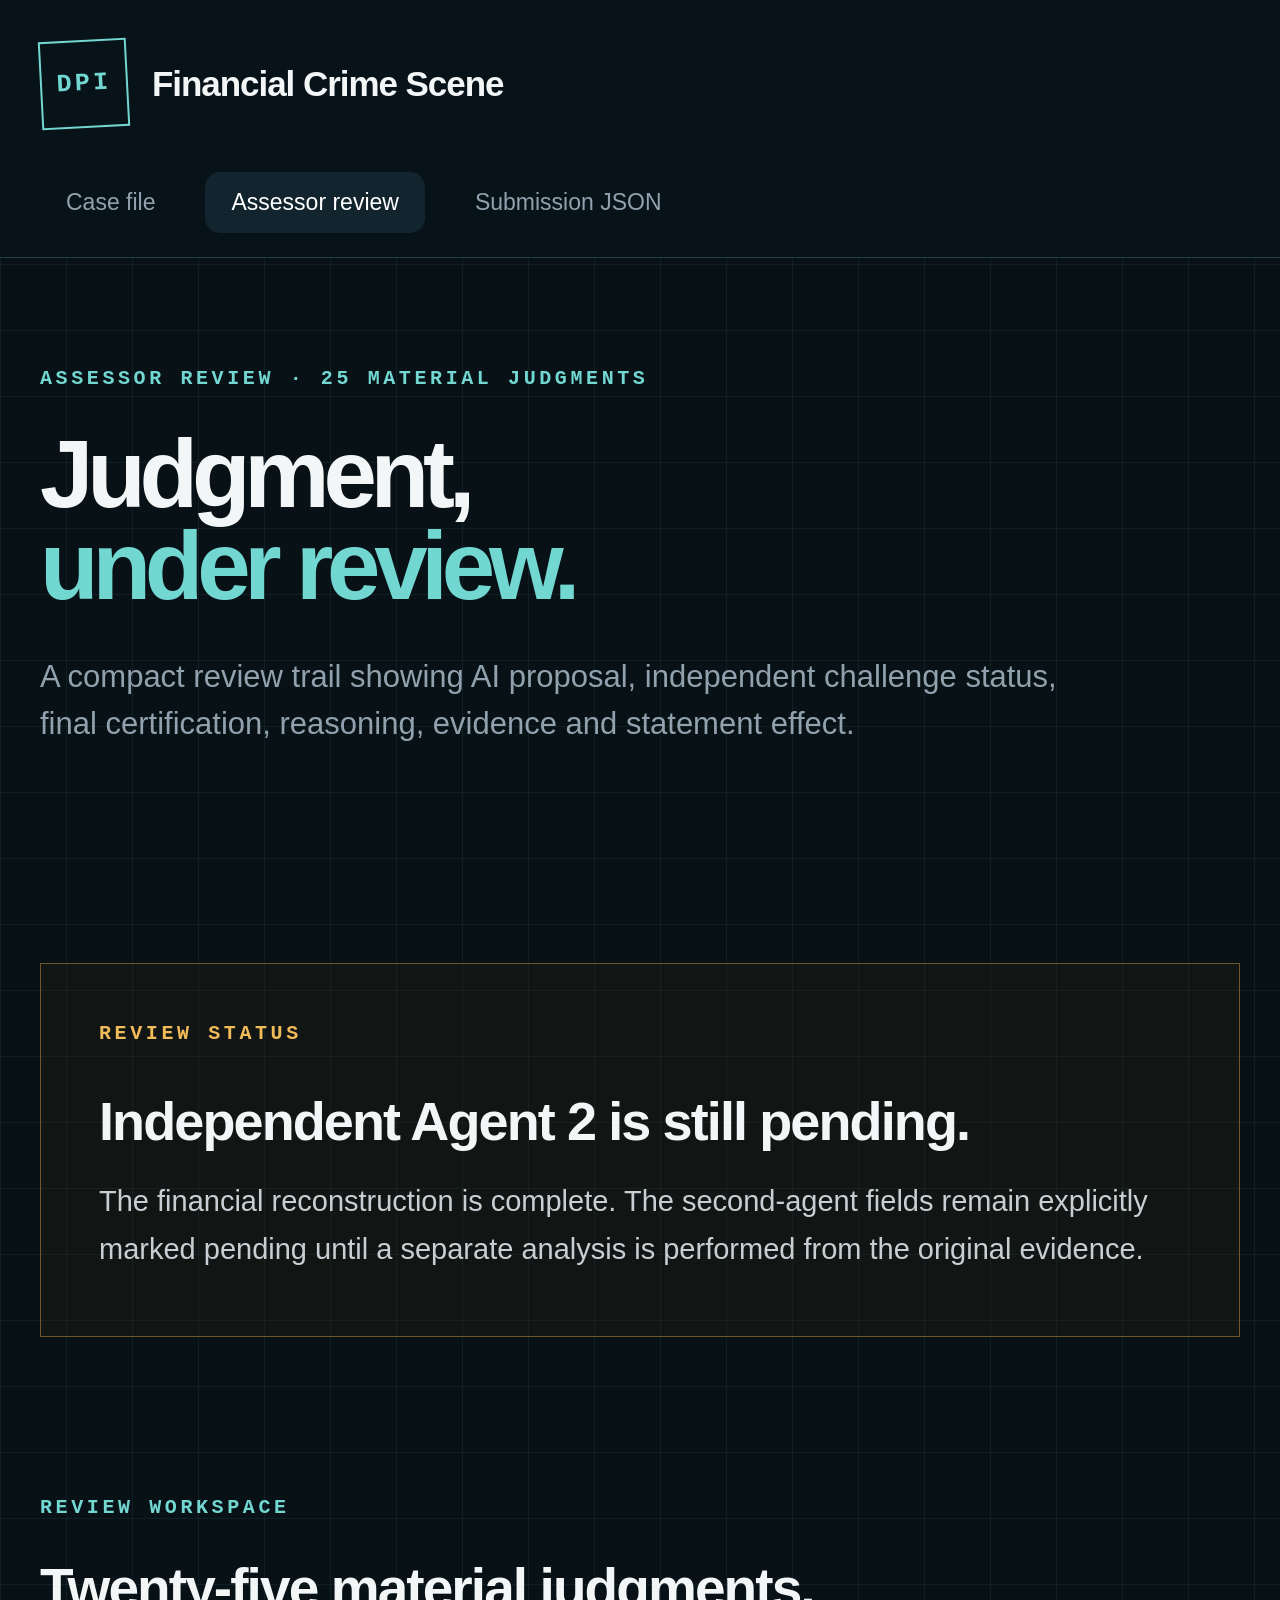
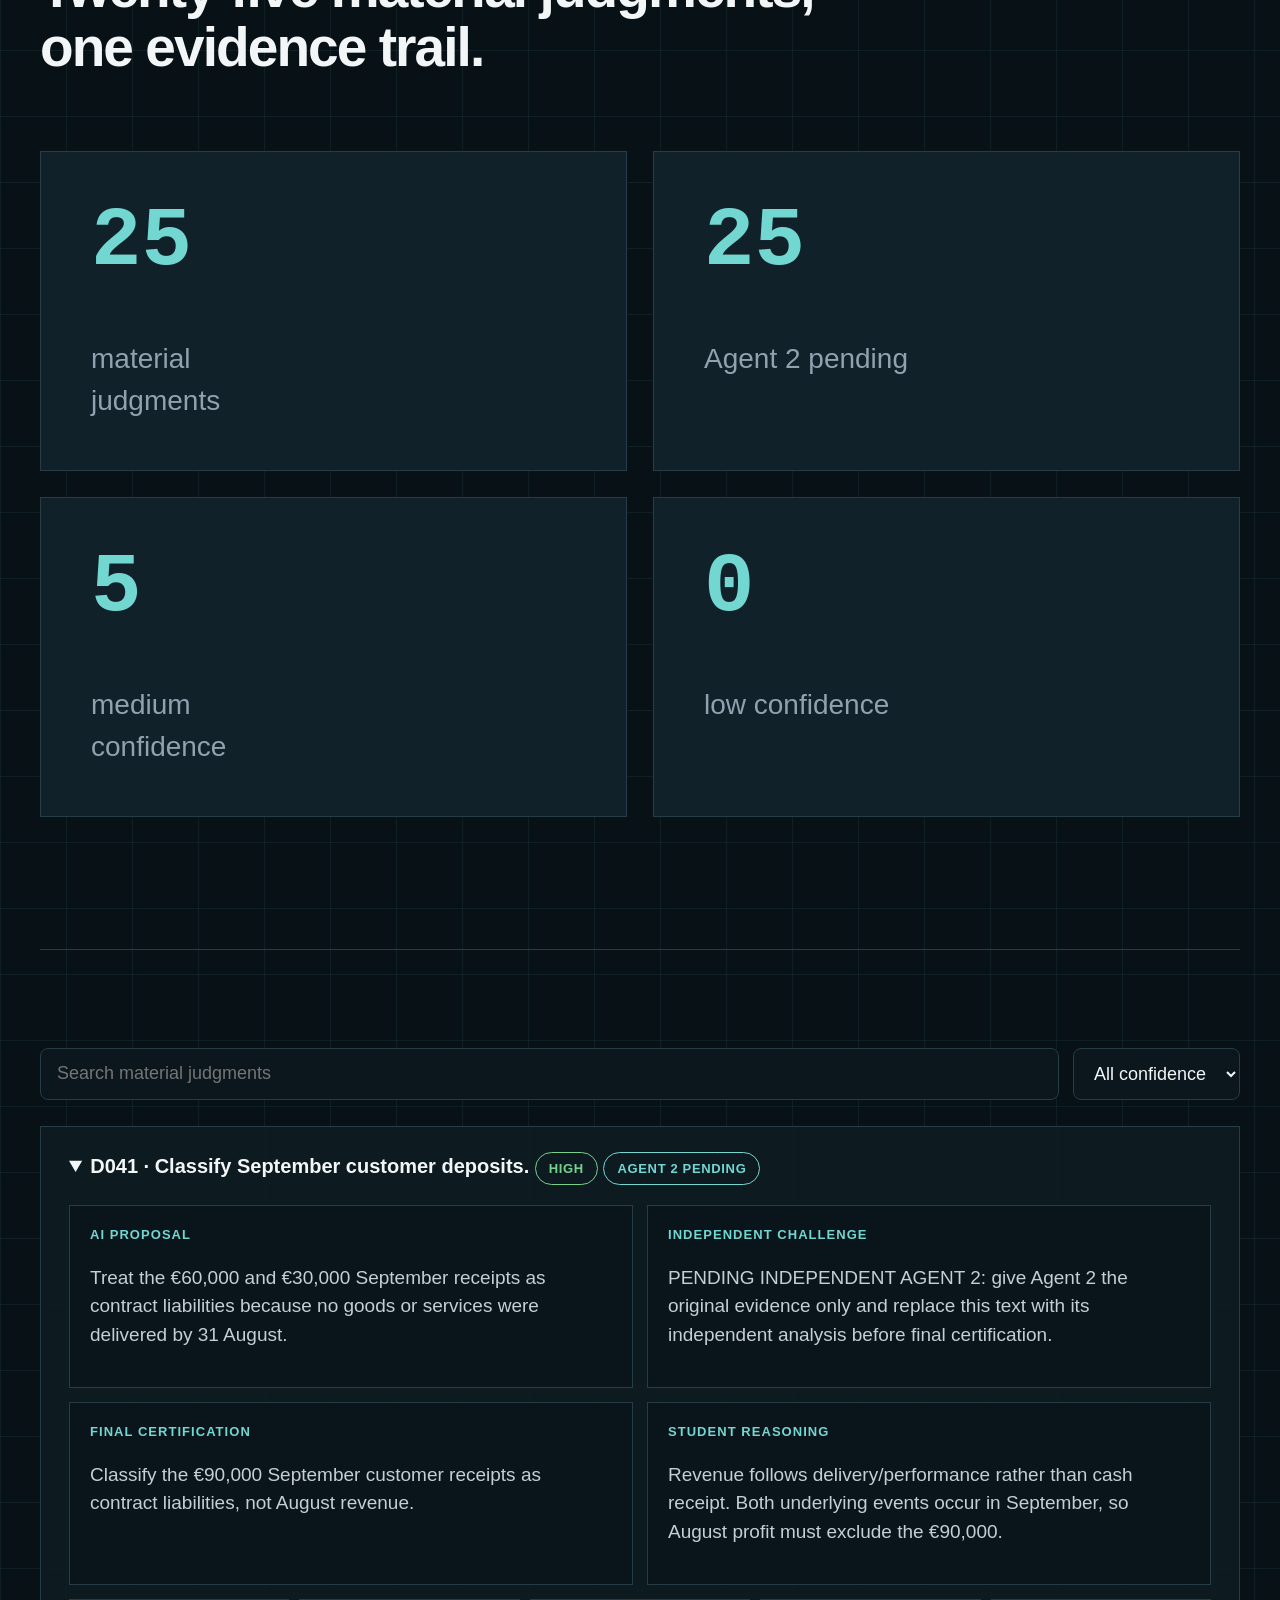
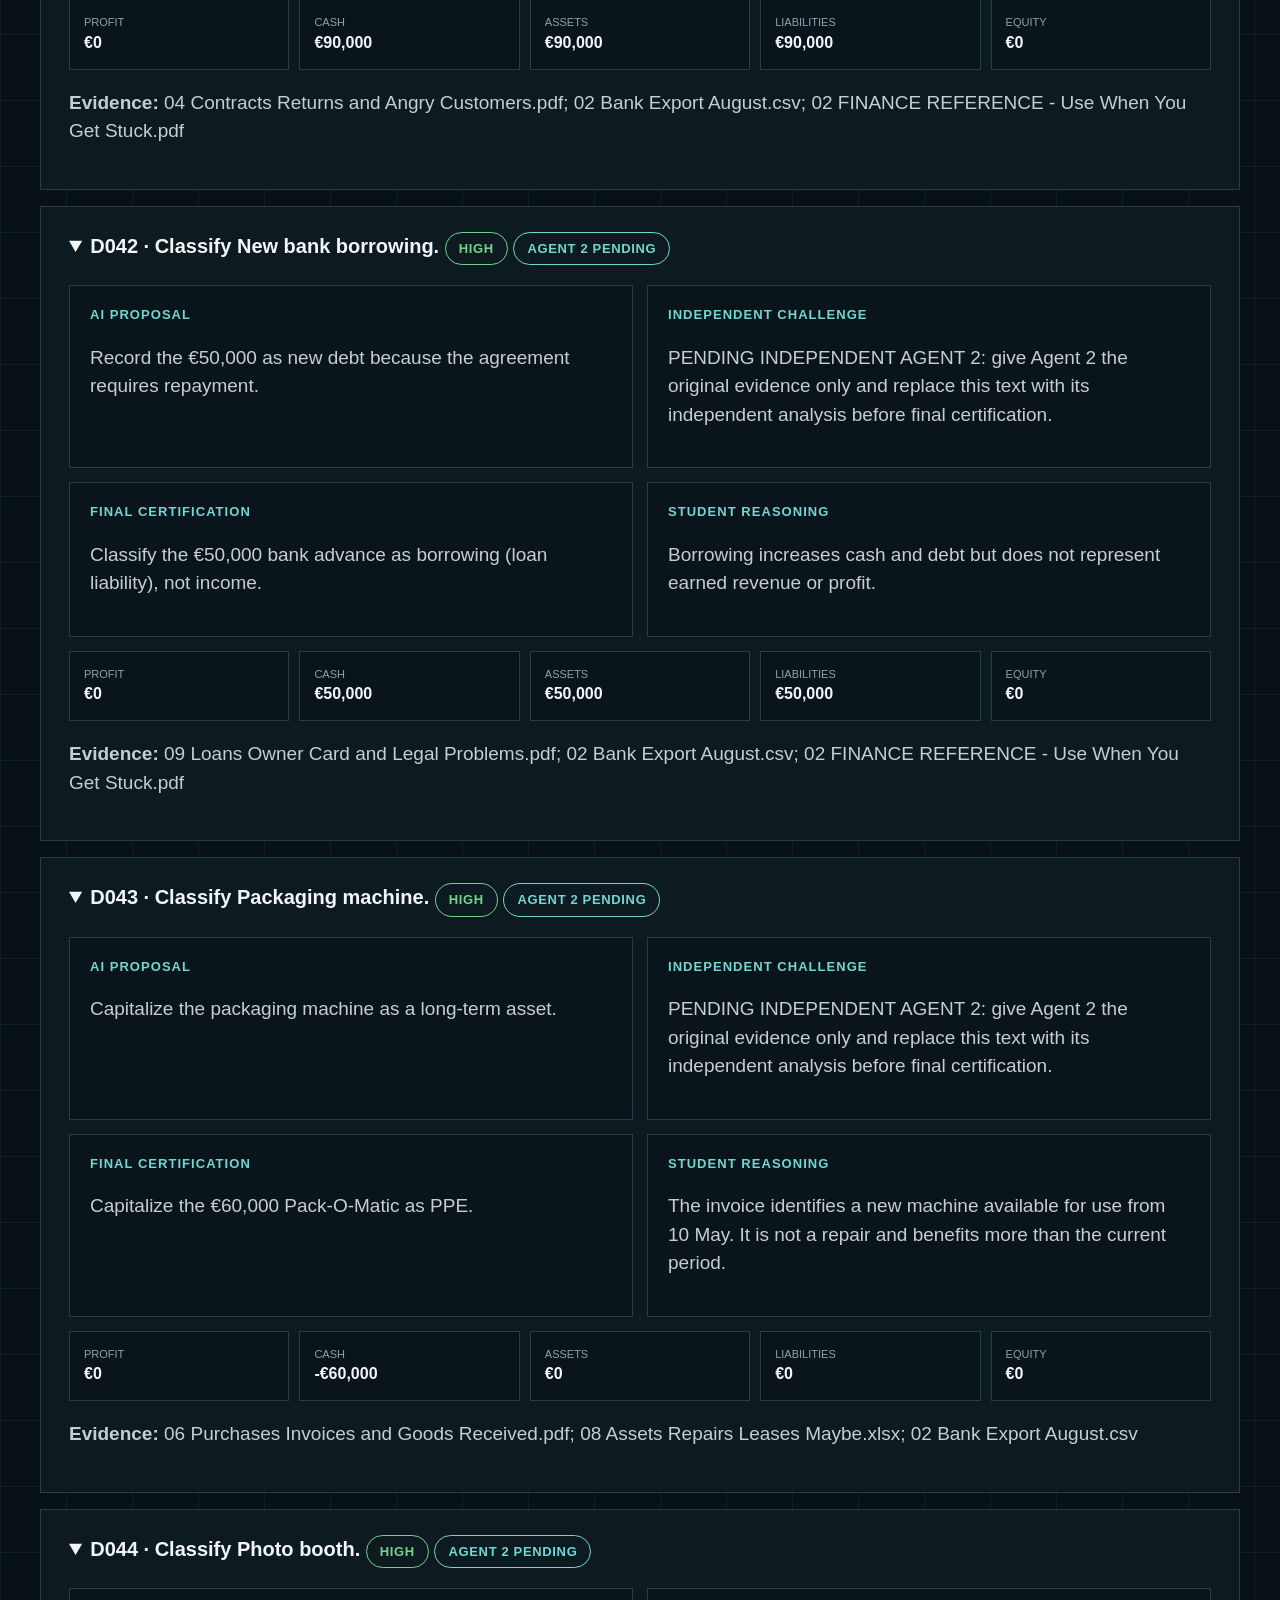
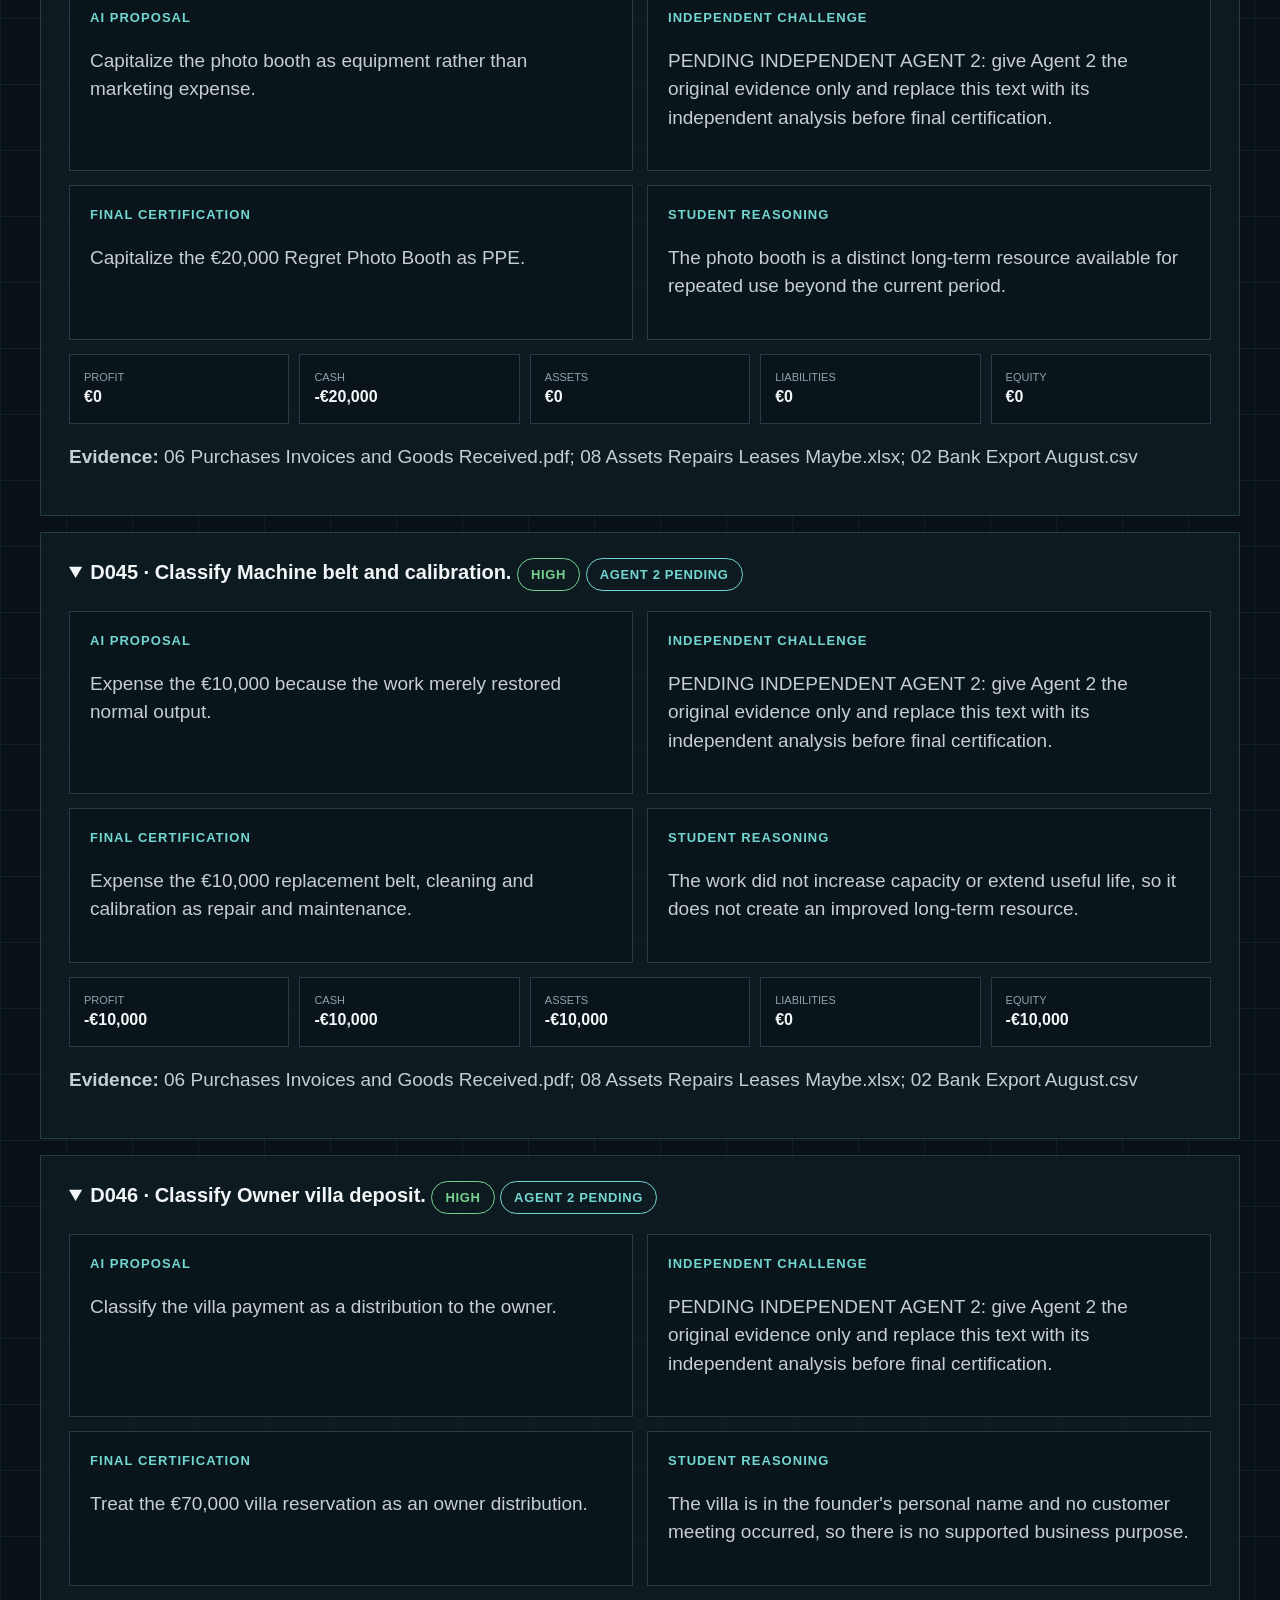
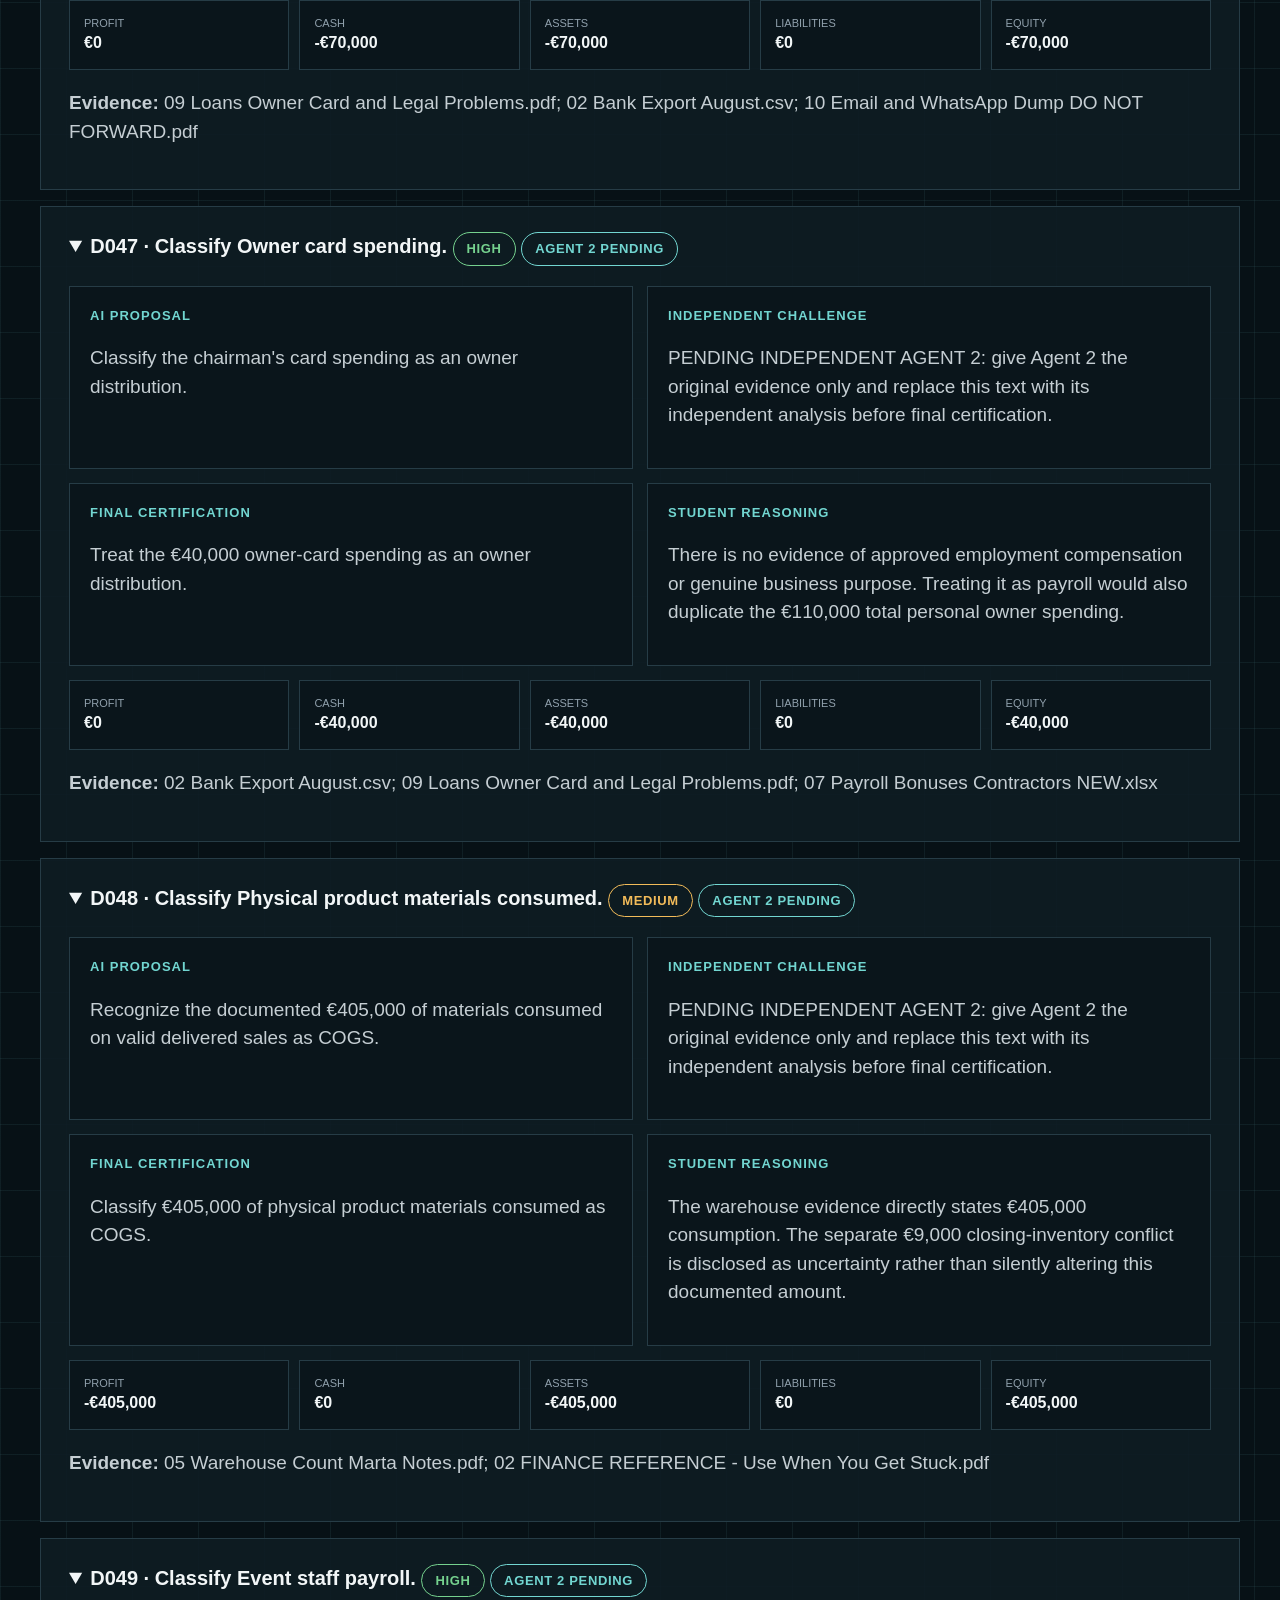
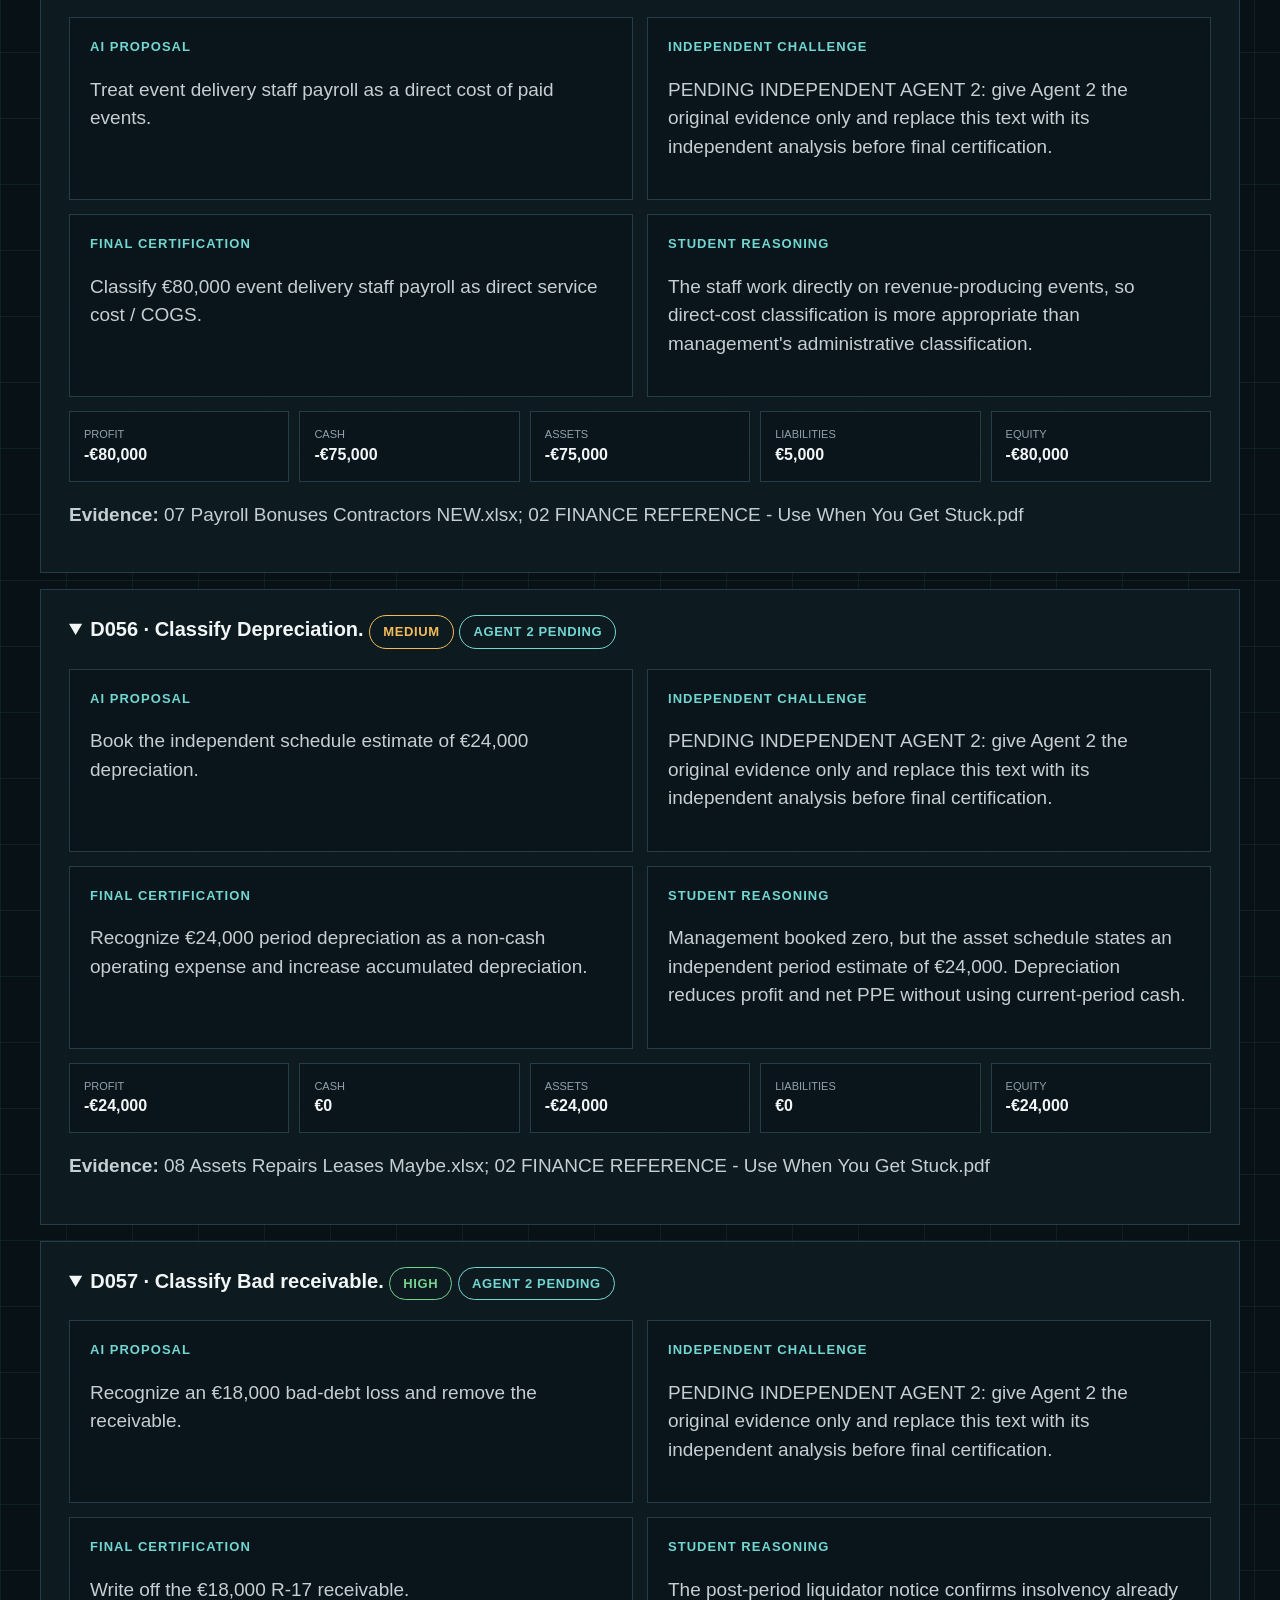
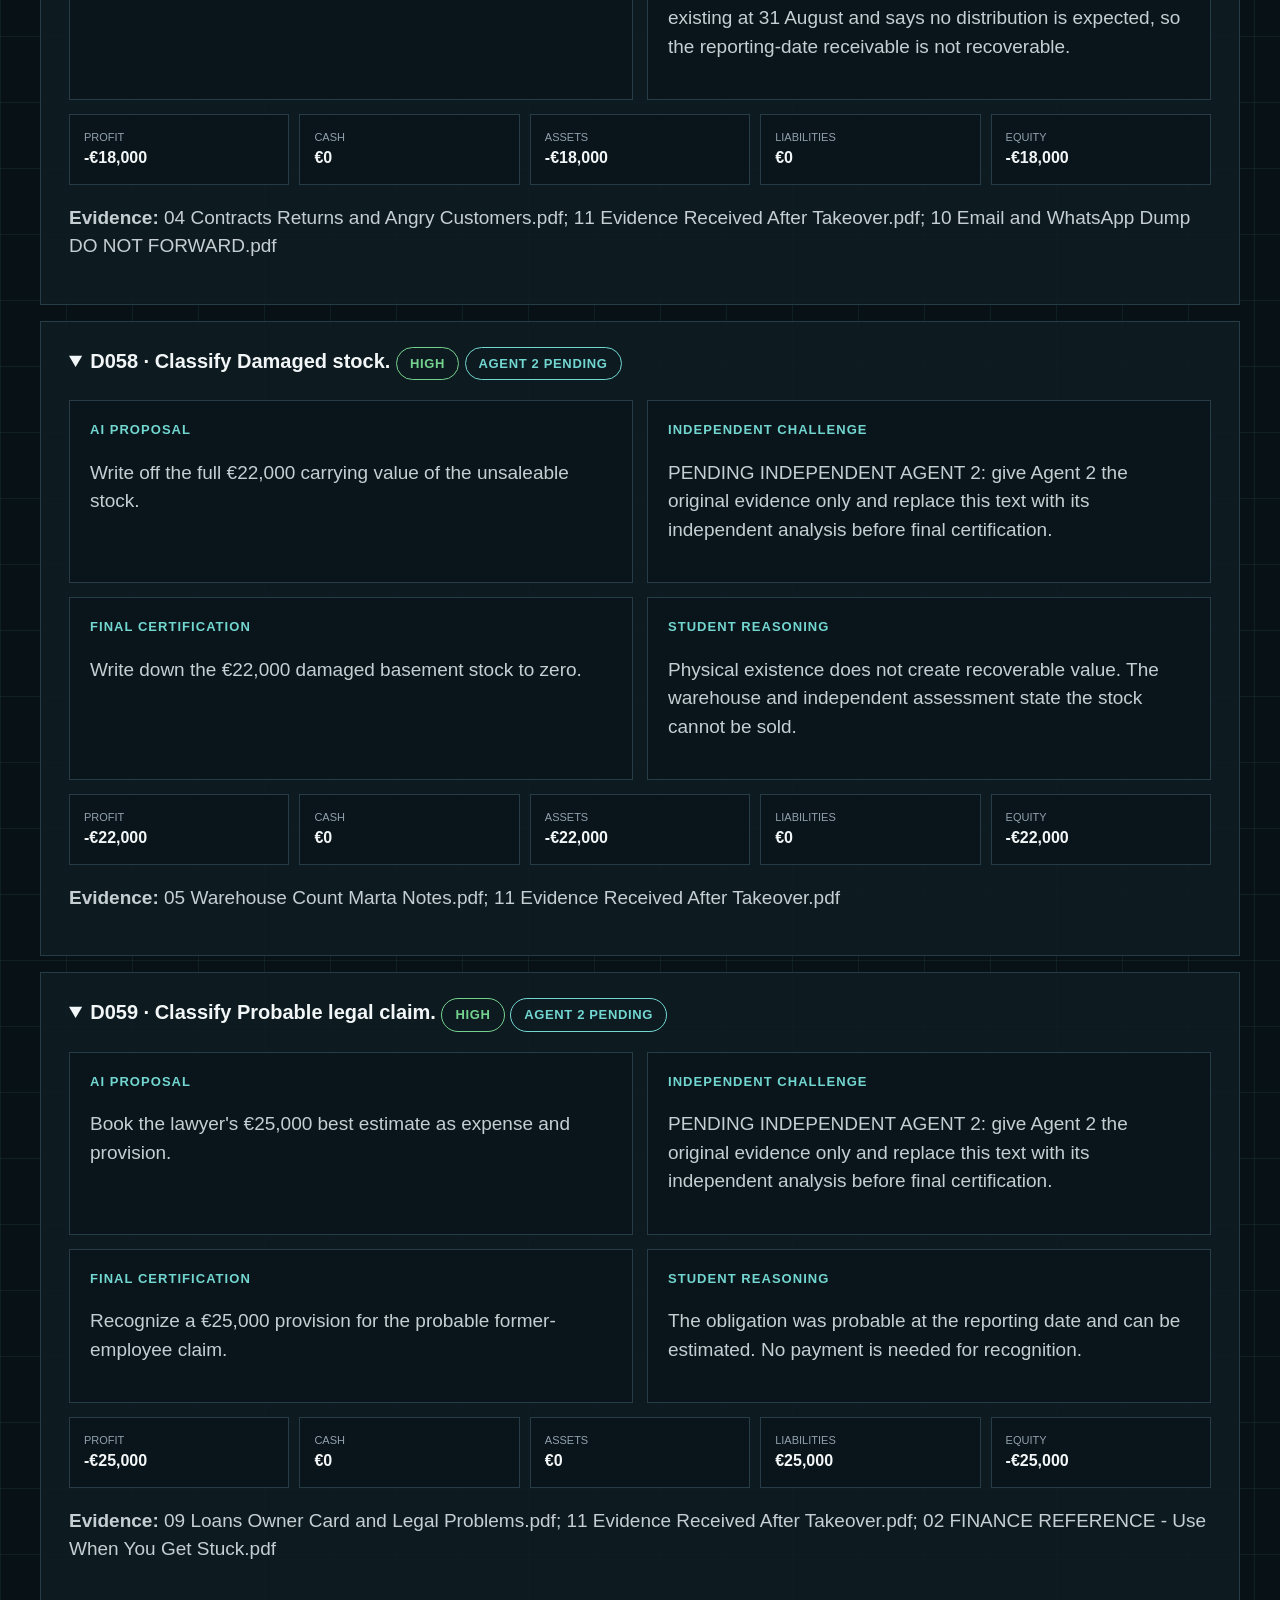
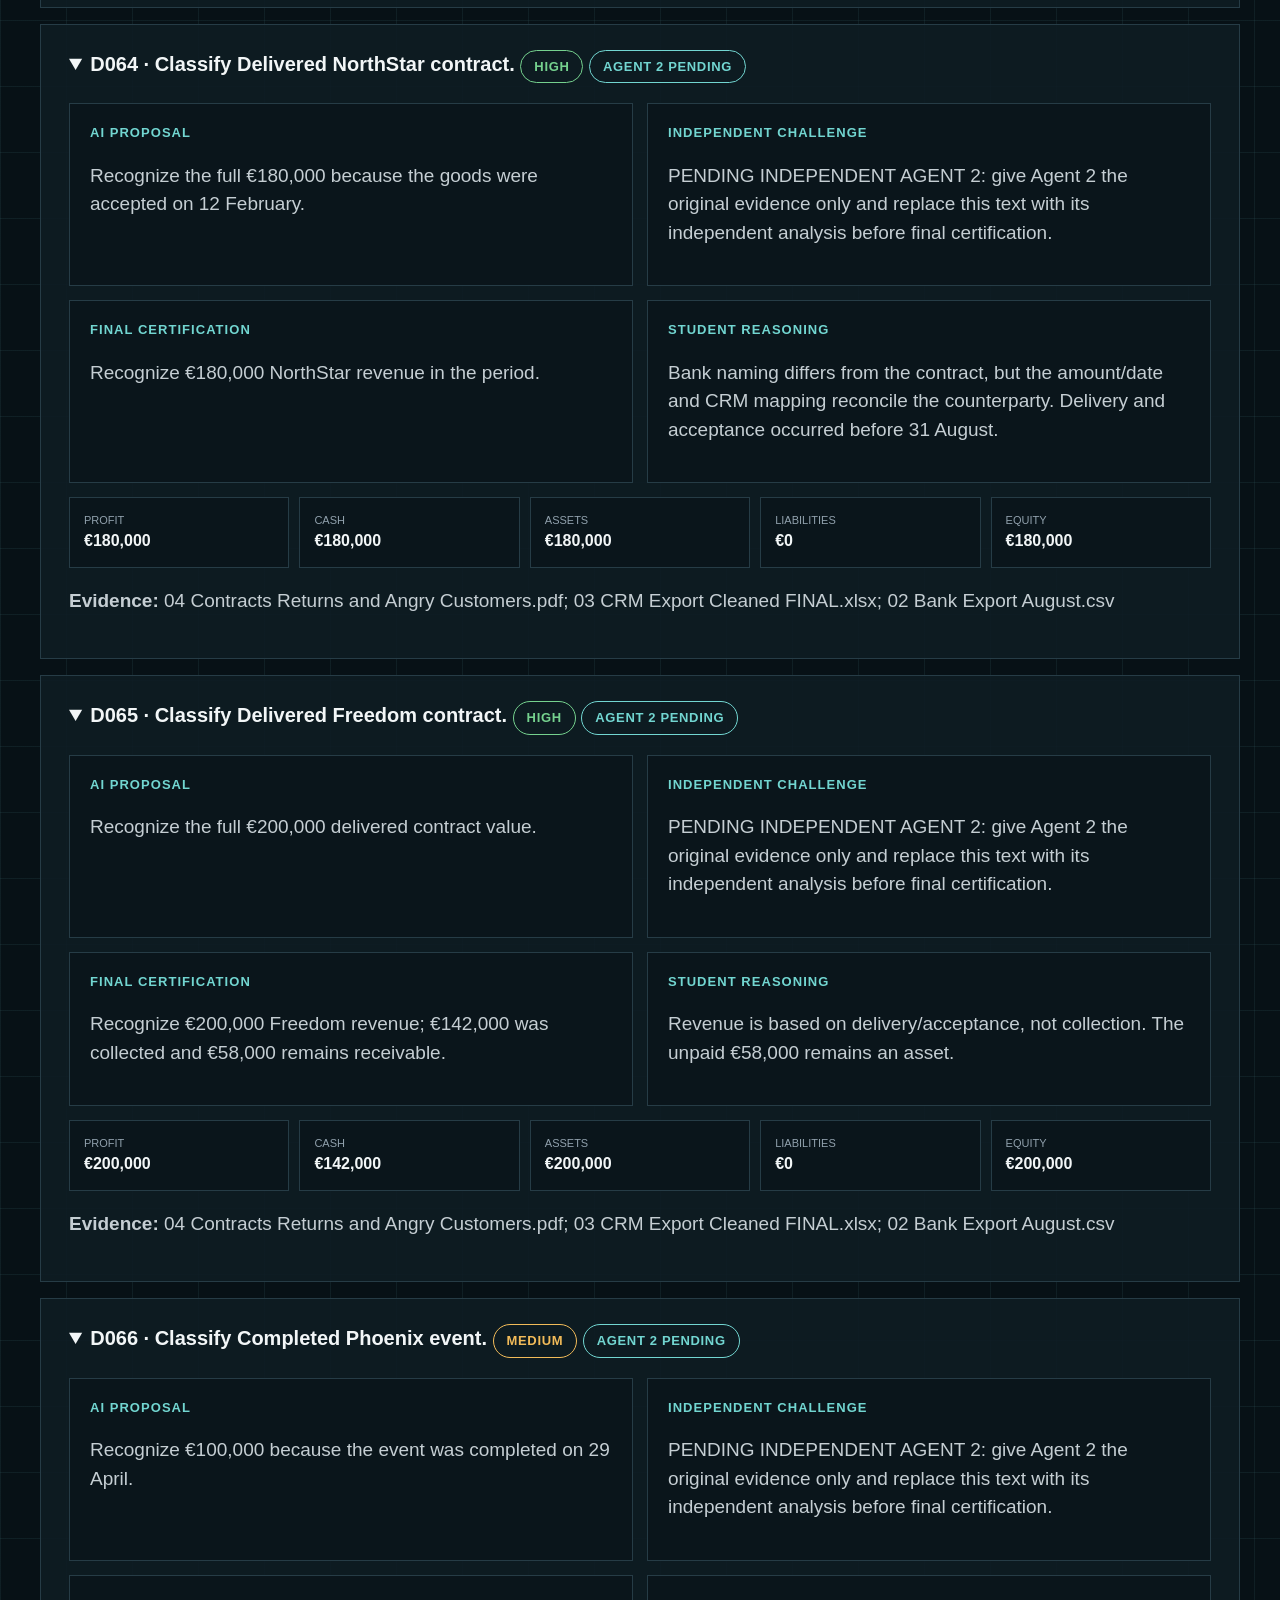
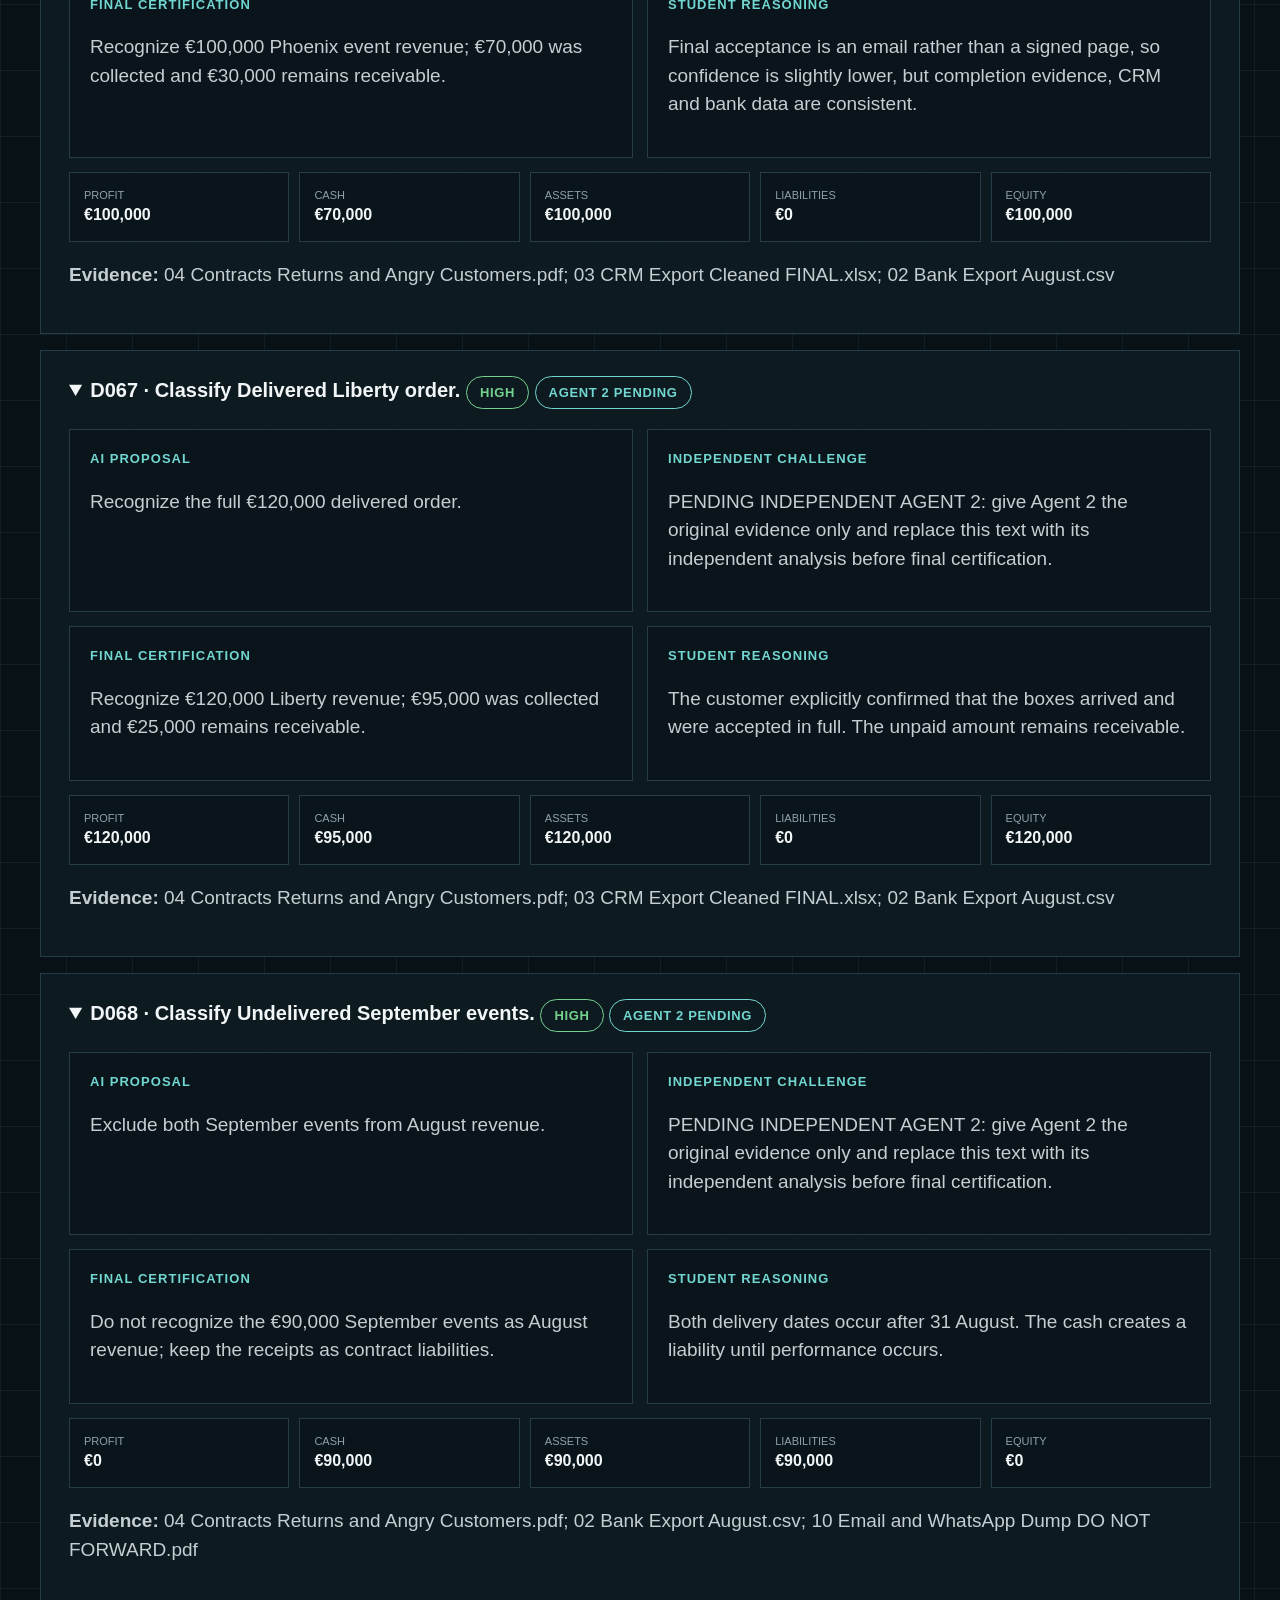
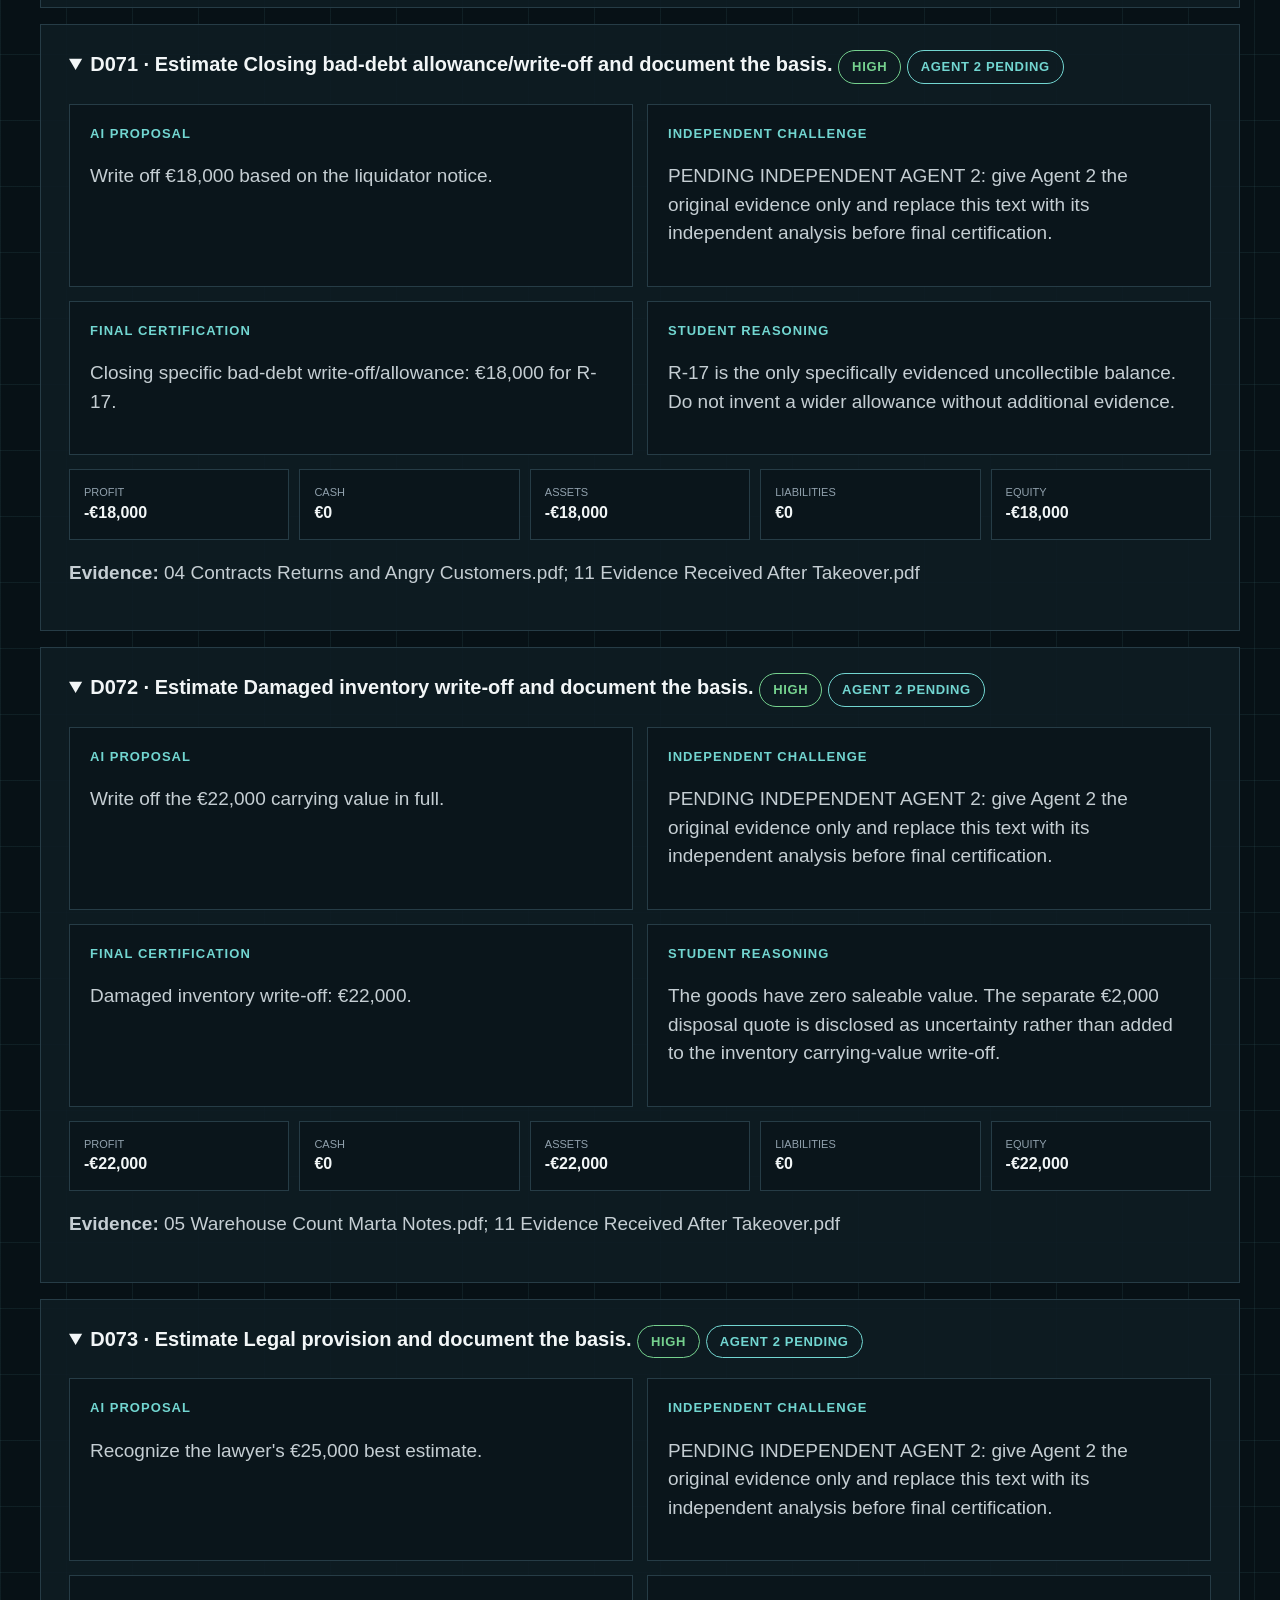
==== review.html @ bce0f1d9 "Upload submission site" ====
<!doctype html>
<html lang="en">
<head><meta charset="utf-8"><meta name="viewport" content="width=device-width,initial-scale=1"><title>DPI Assessor Review</title><link rel="stylesheet" href="/styles.css"></head>
<body>
<header><div class="header-inner"><div class="brand"><div class="logo">DPI</div><div class="brand-name">Financial Crime Scene</div></div><nav class="nav"><a href="/">Case file</a><a class="active" href="/review.html">Assessor review</a><a href="/submission.json">Submission JSON</a></nav></div></header>
<main>
<section class="hero" style="padding-bottom:70px">
 <div class="kicker">ASSESSOR REVIEW · 25 MATERIAL JUDGMENTS</div>
 <h1>Judgment,<br><span class="aqua">under review.</span></h1>
 <p class="lead">A compact review trail showing AI proposal, independent challenge status, final certification, reasoning, evidence and statement effect.</p>
</section>

<section class="open-items">
 <div class="kicker">REVIEW STATUS</div>
 <h2>Independent Agent 2 is still pending.</h2>
 <p>The financial reconstruction is complete. The second-agent fields remain explicitly marked pending until a separate analysis is performed from the original evidence.</p>
</section>

<section class="workspace">
 <div class="kicker">REVIEW WORKSPACE</div>
 <h2>Twenty-five material judgments, one evidence trail.</h2>
 <div id="stats" class="workspace-grid"></div>
</section>

<section class="section">
 <div class="controls"><input id="search" placeholder="Search material judgments"><select id="conf"><option value="">All confidence</option><option value="high">High</option><option value="medium">Medium</option><option value="low">Low</option></select></div>
 <div id="reviewList" class="card-list"></div>
</section>
</main>
<footer>DPI-HT-01 · Assessor review</footer>
<script src="/app.js"></script>
<script>
(async()=>{
 const d=await DPI.getData(),m=d.decisions.filter(x=>x.reviewTier==="material_judgment");
 const pending=m.filter(x=>String(x.independentChallenge||"").startsWith("PENDING")).length;
 stats.innerHTML=[["25","material judgments"],[pending,"Agent 2 pending"],[m.filter(x=>x.confidence==="medium").length,"medium confidence"],[m.filter(x=>x.confidence==="low").length,"low confidence"]].map(([n,t])=>`<div class="workspace-card"><div class="num">${n}</div><div class="desc">${t}</div></div>`).join("");
 function render(){
  const q=search.value.toLowerCase().trim();
  reviewList.innerHTML=m.filter(x=>(!q||(x.id+" "+x.question+" "+JSON.stringify(x.answer)).toLowerCase().includes(q))&&(!conf.value||x.confidence===conf.value)).map(x=>{
    const p=String(x.independentChallenge||"").startsWith("PENDING");
    return `<details class="detail-card" open><summary>${x.id} · ${x.question} ${DPI.badge(x.confidence)} ${p?'<span class="badge pending">Agent 2 pending</span>':'<span class="badge pass">Agent 2 complete</span>'}</summary>
    <div class="review-grid">
      <div class="review-cell"><h4>AI proposal</h4><p>${x.aiProposal}</p></div>
      <div class="review-cell"><h4>Independent challenge</h4><p>${x.independentChallenge}</p></div>
      <div class="review-cell"><h4>Final certification</h4><p>${x.answer}</p></div>
      <div class="review-cell"><h4>Student reasoning</h4><p>${x.studentReasoning}</p></div>
    </div>${DPI.effect(x.statementEffect)}<p><b>Evidence:</b> ${x.evidence.join("; ")}</p></details>`;
  }).join("");
 }
 [search,conf].forEach(e=>e.addEventListener("input",render));render();
})();
</script>
</body></html>
---- styles.css ----
:root{
  --bg:#071116;
  --header:#081219;
  --panel:#0f1c23;
  --panel2:#101f27;
  --border:#263c46;
  --grid:rgba(68,116,126,.14);
  --text:#f2f6f7;
  --muted:#91a1ad;
  --aqua:#72d6d1;
  --green:#75d18e;
  --amber:#f2bb59;
}
*{box-sizing:border-box}
html{scroll-behavior:smooth}
body{
  margin:0;
  color:var(--text);
  background-color:var(--bg);
  background-image:
    linear-gradient(var(--grid) 1px, transparent 1px),
    linear-gradient(90deg,var(--grid) 1px, transparent 1px);
  background-size:66px 66px;
  font-family:-apple-system,BlinkMacSystemFont,"Segoe UI",Inter,Roboto,Helvetica,Arial,sans-serif;
  line-height:1.5;
}
a{color:inherit}
header{
  background:var(--header);
  border-bottom:1px solid var(--border);
  padding:40px 40px 24px;
}
.header-inner{max-width:1260px;margin:0 auto}
.brand{
  display:flex;align-items:center;gap:24px;
}
.logo{
  width:88px;height:88px;
  border:2px solid var(--aqua);
  display:flex;align-items:center;justify-content:center;
  color:var(--aqua);
  font-family:ui-monospace,SFMono-Regular,Menlo,Consolas,monospace;
  font-size:25px;font-weight:900;letter-spacing:.13em;
  transform:rotate(-3deg);
}
.brand-name{
  font-size:35px;font-weight:800;letter-spacing:-.03em;
}
.nav{
  display:flex;gap:24px;margin-top:44px;overflow-x:auto;padding-bottom:0;
}
.nav a{
  text-decoration:none;color:var(--muted);
  font-size:23px;line-height:1;
  padding:19px 26px;
  border-radius:15px;
  white-space:nowrap;
}
.nav a.active{background:#12242e;color:#fff}

main{max-width:1260px;margin:0 auto;padding:0 30px 92px}
.hero{
  padding:106px 0 100px;
}
.kicker{
  color:var(--aqua);
  font-family:ui-monospace,SFMono-Regular,Menlo,Consolas,monospace;
  text-transform:uppercase;
  letter-spacing:.18em;
  font-size:20px;
  font-weight:850;
}
.hero h1{
  margin:34px 0 42px;
  max-width:920px;
  font-size:96px;
  line-height:.96;
  letter-spacing:-.065em;
  font-weight:900;
}
.hero h1 .aqua{color:var(--aqua)}
.hero .lead{
  max-width:1080px;
  color:var(--muted);
  font-size:31px;
  line-height:1.5;
  margin:0 0 68px;
}

.identity{
  border:1px solid var(--border);
  background:rgba(14,28,35,.86);
}
.identity-row{
  display:grid;
  grid-template-columns:280px 1fr;
  gap:20px;
  padding:28px 38px;
  border-bottom:1px solid var(--border);
  align-items:center;
}
.identity-row:last-child{border-bottom:0}
.identity .label{color:var(--muted);font-size:25px}
.identity .value{font-size:25px;font-weight:800;text-align:right}
.identity-row.cert{background:rgba(47,91,67,.18)}
.identity-row.cert .value{
  color:var(--green);
  font-family:ui-monospace,SFMono-Regular,Menlo,Consolas,monospace;
  letter-spacing:.08em;
}

.kpi-stack{
  margin-top:72px;
  border-left:1px solid var(--border);
  border-right:1px solid var(--border);
  border-top:1px solid var(--border);
}
.kpi-card{
  background:rgba(14,28,35,.88);
  padding:42px 50px 45px;
  min-height:265px;
  border-bottom:1px solid var(--border);
}
.kpi-label{
  color:var(--muted);
  font-size:29px;
  margin-bottom:28px;
}
.kpi-value{
  font-size:67px;
  line-height:1;
  font-weight:880;
  letter-spacing:-.045em;
}
.kpi-sub{
  color:var(--muted);
  font-size:23px;
  margin-top:22px;
}

.open-items{
  margin:78px 0 156px;
  border:1px solid #6f572e;
  background:rgba(47,38,20,.26);
  padding:55px 58px 62px;
}
.open-items .kicker{color:var(--amber)}
.open-items h2{
  margin:43px 0 26px;
  font-size:54px;
  line-height:1.08;
  letter-spacing:-.035em;
  max-width:920px;
}
.open-items p{
  margin:0;
  color:#c8cfd3;
  font-size:29px;
  line-height:1.68;
  max-width:1080px;
}

.workspace{
  padding-bottom:132px;
}
.workspace h2{
  font-size:55px;
  line-height:1.07;
  letter-spacing:-.035em;
  max-width:850px;
  margin:36px 0 74px;
}
.workspace-grid{
  display:grid;
  grid-template-columns:1fr 1fr;
  gap:26px;
}
.workspace-card{
  min-height:310px;
  border:1px solid var(--border);
  background:#10212a;
  padding:48px 50px;
}
.workspace-card .num{
  color:var(--aqua);
  font-family:ui-monospace,SFMono-Regular,Menlo,Consolas,monospace;
  font-size:84px;
  line-height:1;
  font-weight:900;
}
.workspace-card .desc{
  color:var(--muted);
  font-size:28px;
  line-height:1.5;
  margin-top:54px;
  max-width:230px;
}

.inner-tabs{
  display:flex;
  overflow-x:auto;
  white-space:nowrap;
  border:1px solid var(--border);
  background:rgba(14,28,35,.9);
  margin:0 0 110px;
}
.inner-tabs a{
  flex:0 0 auto;
  text-decoration:none;
  color:var(--muted);
  font-size:24px;
  padding:30px 45px;
}

.section{
  padding:0 0 120px;
  border-top:1px solid var(--border);
  padding-top:98px;
}
.section-head .kicker{margin-bottom:30px}
.section-head h2{
  margin:0;
  font-size:67px;
  line-height:1.04;
  letter-spacing:-.045em;
  max-width:900px;
}
.section-head p{
  color:var(--muted);
  font-size:28px;
  line-height:1.6;
  max-width:1050px;
  margin:55px 0 62px;
}

.table-wrap{
  overflow-x:auto;
  border:1px solid var(--border);
  background:rgba(14,28,35,.9);
}
table{
  width:100%;
  min-width:920px;
  border-collapse:collapse;
}
th,td{
  padding:27px 30px;
  border-bottom:1px solid var(--border);
  text-align:left;
  vertical-align:top;
}
th{
  color:var(--muted);
  font-family:ui-monospace,SFMono-Regular,Menlo,Consolas,monospace;
  letter-spacing:.09em;
  text-transform:uppercase;
  font-size:16px;
  font-weight:850;
}
td{
  font-size:21px;
}
tr:last-child td{border-bottom:0}
.eid{
  color:var(--aqua);
  font-family:ui-monospace,SFMono-Regular,Menlo,Consolas,monospace;
  font-weight:900;
  font-size:20px;
}
.badge{
  display:inline-flex;
  align-items:center;
  border:1px solid currentColor;
  border-radius:999px;
  padding:6px 13px;
  font-size:13px;
  font-weight:850;
  text-transform:uppercase;
  letter-spacing:.05em;
  white-space:nowrap;
}
.high,.pass{color:var(--green)}
.medium,.warn{color:var(--amber)}
.low{color:#ef8d83}
.pending{color:var(--aqua)}

.controls{
  display:flex;gap:14px;flex-wrap:wrap;margin-bottom:26px
}
input,select{
  background:#0b171d;
  color:var(--text);
  border:1px solid var(--border);
  padding:14px 16px;
  border-radius:8px;
  font-size:18px;
}
input{min-width:300px;flex:1}
.card-list{display:grid;gap:16px}
.detail-card{
  border:1px solid var(--border);
  background:rgba(14,28,35,.9);
  padding:24px 28px;
}
.detail-card summary{
  cursor:pointer;
  font-size:20px;
  font-weight:800;
}
.detail-card p{font-size:19px;color:#c5ced3}
.review-grid{
  display:grid;
  grid-template-columns:1fr 1fr;
  gap:14px;
  margin-top:20px;
}
.review-cell{
  border:1px solid var(--border);
  background:#0a151b;
  padding:19px 20px;
}
.review-cell h4{
  color:var(--aqua);
  text-transform:uppercase;
  font-size:13px;
  letter-spacing:.08em;
  margin:0 0 8px;
}
.effect-grid{
  display:grid;
  grid-template-columns:repeat(5,1fr);
  gap:10px;
  margin-top:14px;
}
.effect{
  border:1px solid var(--border);
  background:#0a151b;
  padding:14px;
}
.effect small{
  display:block;
  color:var(--muted);
  text-transform:uppercase;
  font-size:11px;
}
.effect b{font-size:16px}
.money{text-align:right}
footer{
  background:var(--header);
  border-top:1px solid var(--border);
  color:var(--muted);
  padding:35px 40px 50px;
  font-size:15px;
}

@media(min-width:1050px){
  .kpi-stack{
    display:grid;
    grid-template-columns:1fr 1fr;
  }
  .kpi-card:nth-child(odd){border-right:1px solid var(--border)}
}

@media(max-width:700px){
  header{padding:36px 29px 23px}
  .logo{width:72px;height:72px;font-size:20px}
  .brand{gap:20px}
  .brand-name{font-size:24px}
  .nav{margin-top:38px;gap:7px}
  .nav a{font-size:18px;padding:16px 16px;border-radius:13px}
  main{padding:0 29px 70px}
  .hero{padding:110px 0 78px}
  .kicker{font-size:15px}
  .hero h1{font-size:62px;margin:30px 0 42px}
  .hero .lead{font-size:23px;line-height:1.65;margin-bottom:63px}
  .identity-row{grid-template-columns:1fr 1.35fr;padding:22px 20px}
  .identity .label{font-size:18px}
  .identity .value{font-size:18px}
  .kpi-stack{margin-top:68px}
  .kpi-card{padding:38px 31px 42px;min-height:250px}
  .kpi-label{font-size:20px;margin-bottom:34px}
  .kpi-value{font-size:60px}
  .kpi-sub{font-size:18px;margin-top:24px}
  .open-items{margin:67px 0 132px;padding:38px 30px 43px}
  .open-items h2{font-size:38px;margin:34px 0 18px}
  .open-items p{font-size:23px;line-height:1.7}
  .workspace h2{font-size:40px;margin:32px 0 65px}
  .workspace-grid{gap:18px}
  .workspace-card{padding:34px 28px;min-height:250px}
  .workspace-card .num{font-size:70px}
  .workspace-card .desc{font-size:20px;margin-top:49px}
  .inner-tabs{margin-bottom:90px}
  .inner-tabs a{font-size:19px;padding:24px 28px}
  .section{padding-top:86px;padding-bottom:100px}
  .section-head h2{font-size:48px}
  .section-head p{font-size:22px;line-height:1.75;margin:48px 0 52px}
  th,td{padding:23px 28px}
  td{font-size:18px}
  .review-grid{grid-template-columns:1fr}
  .effect-grid{grid-template-columns:1fr 1fr}
}
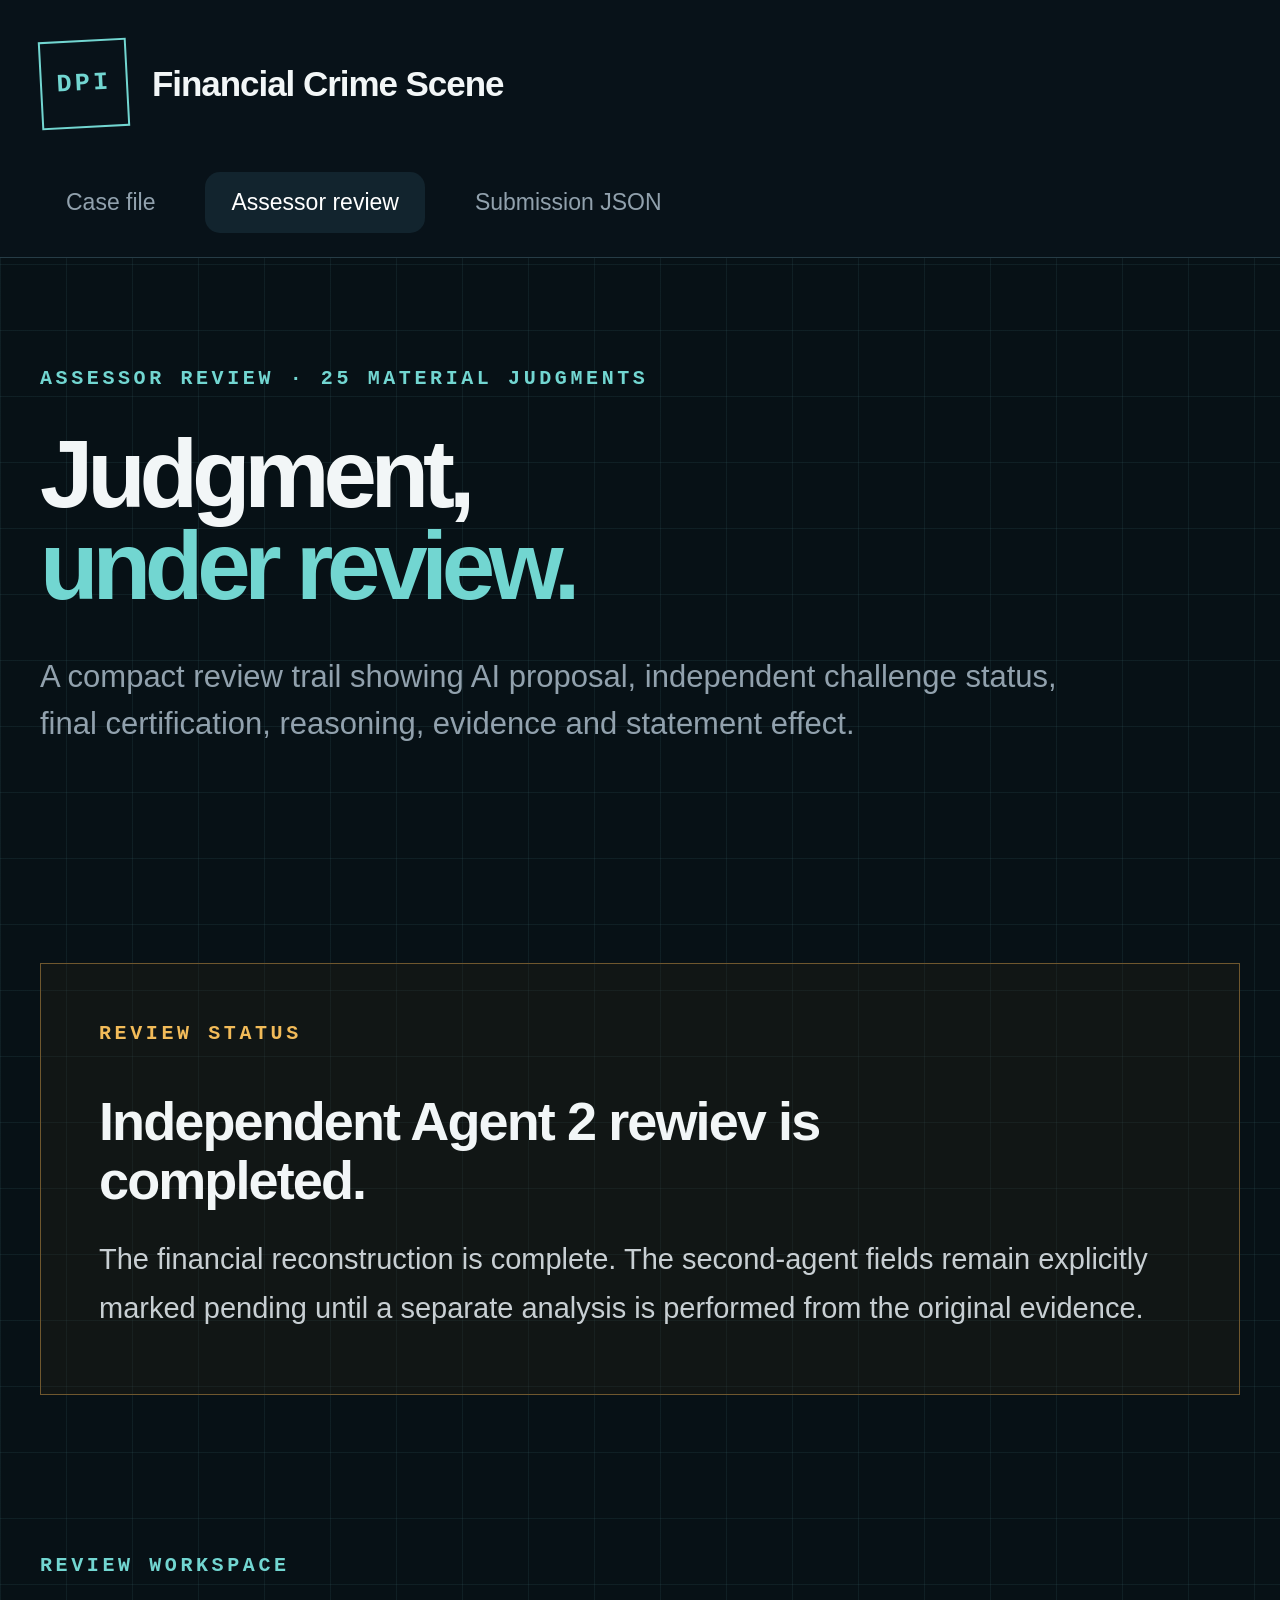
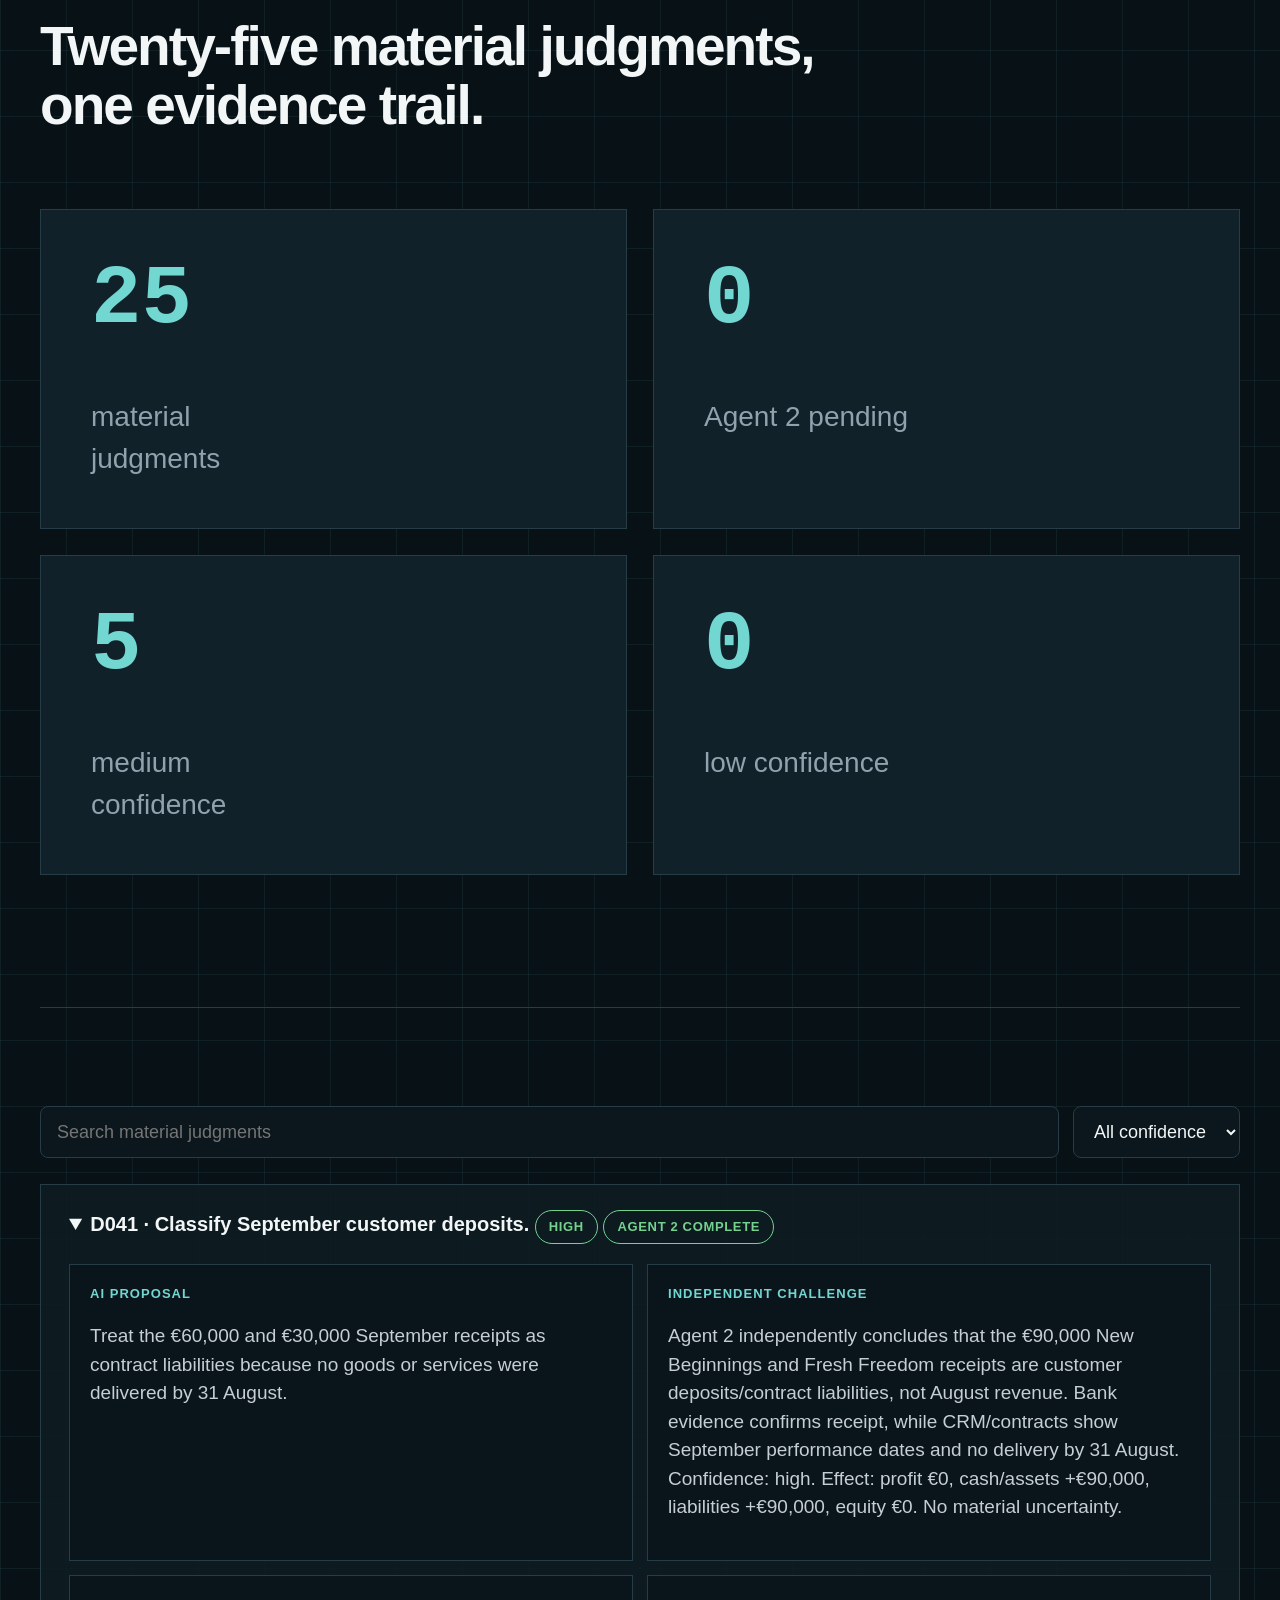
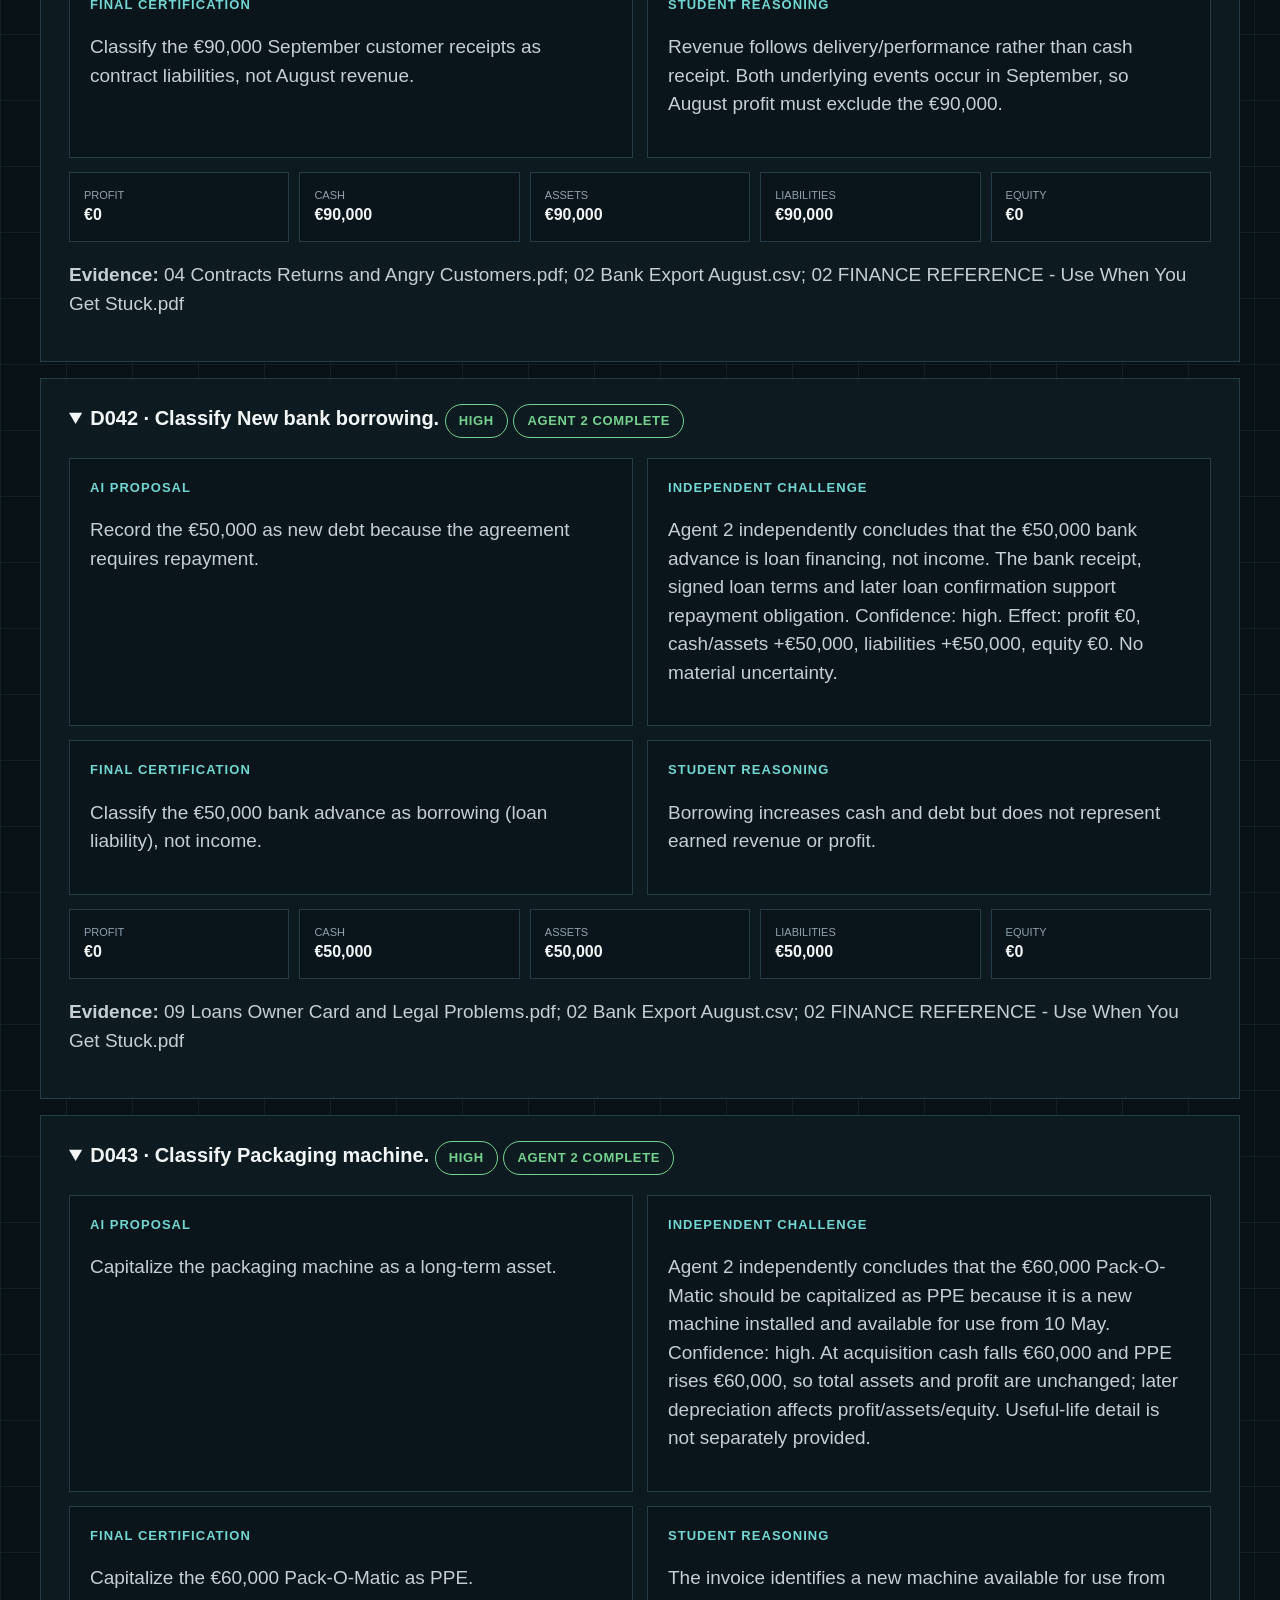
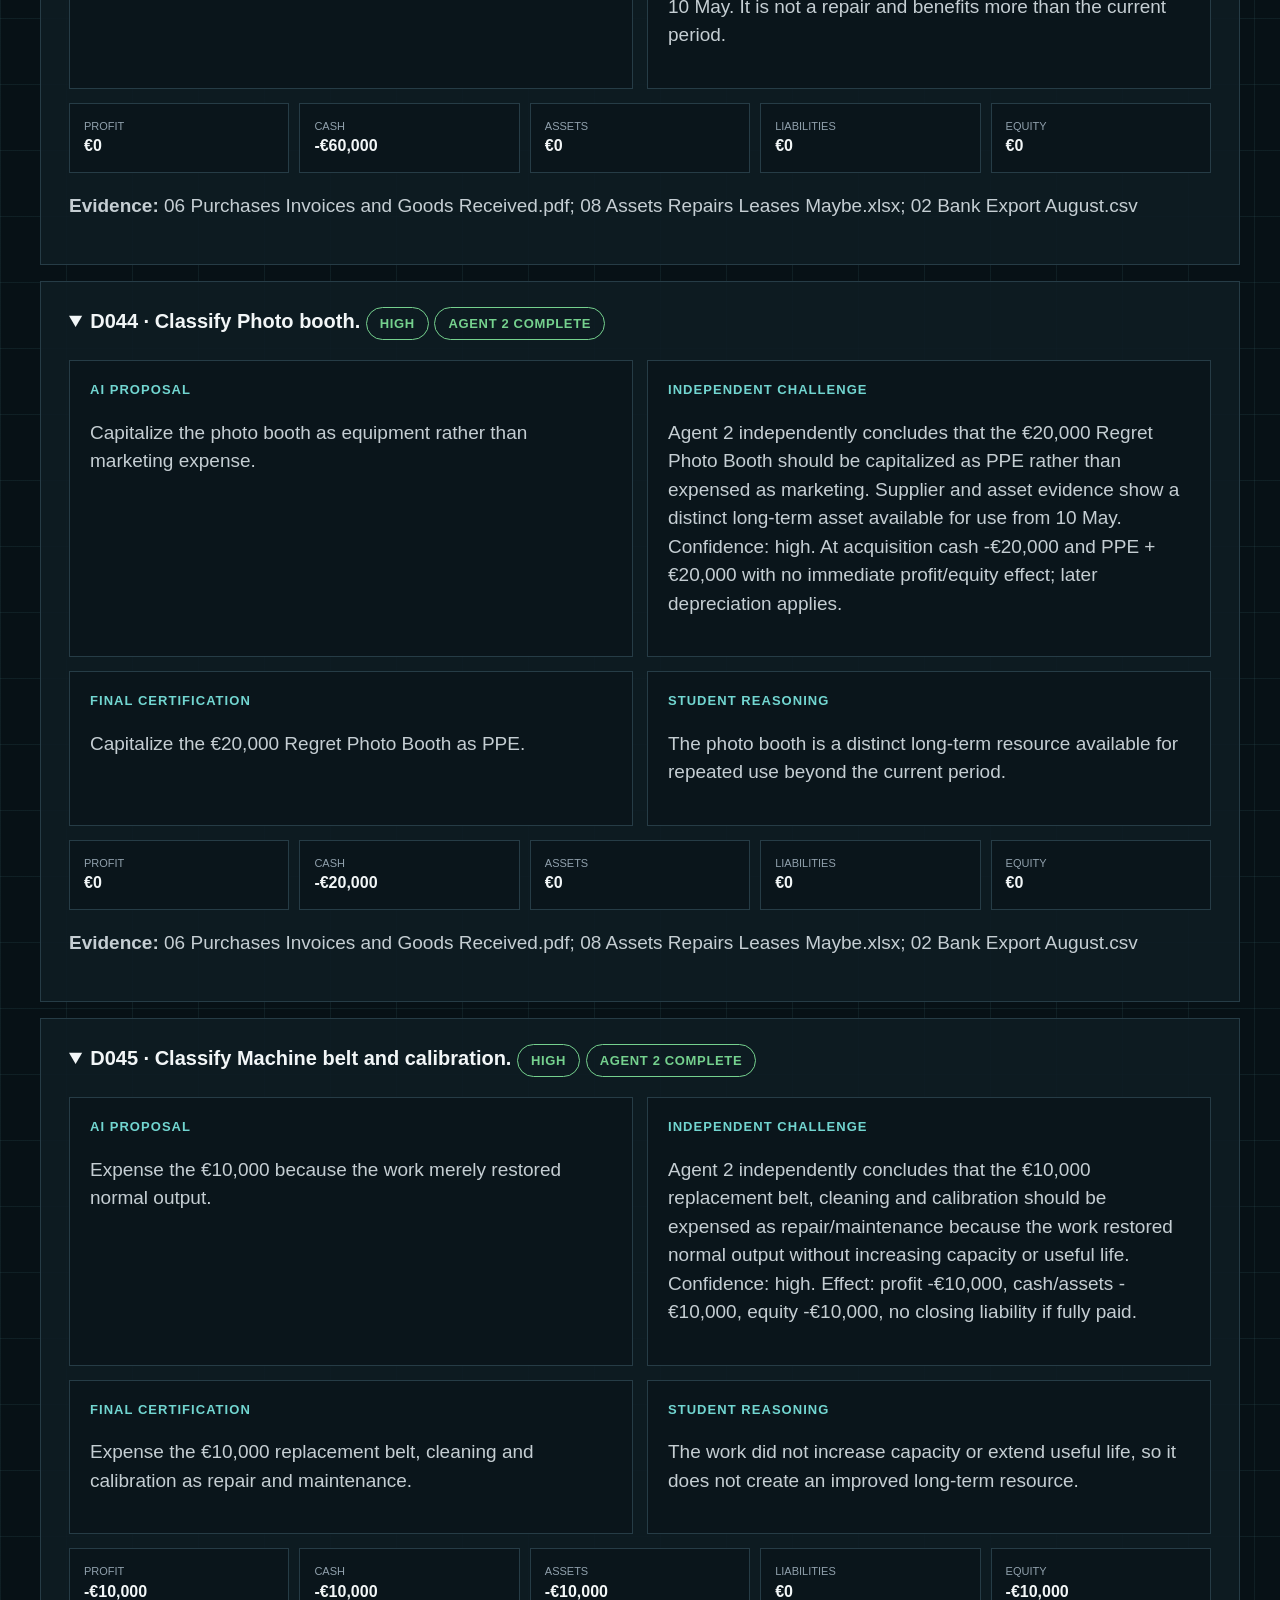
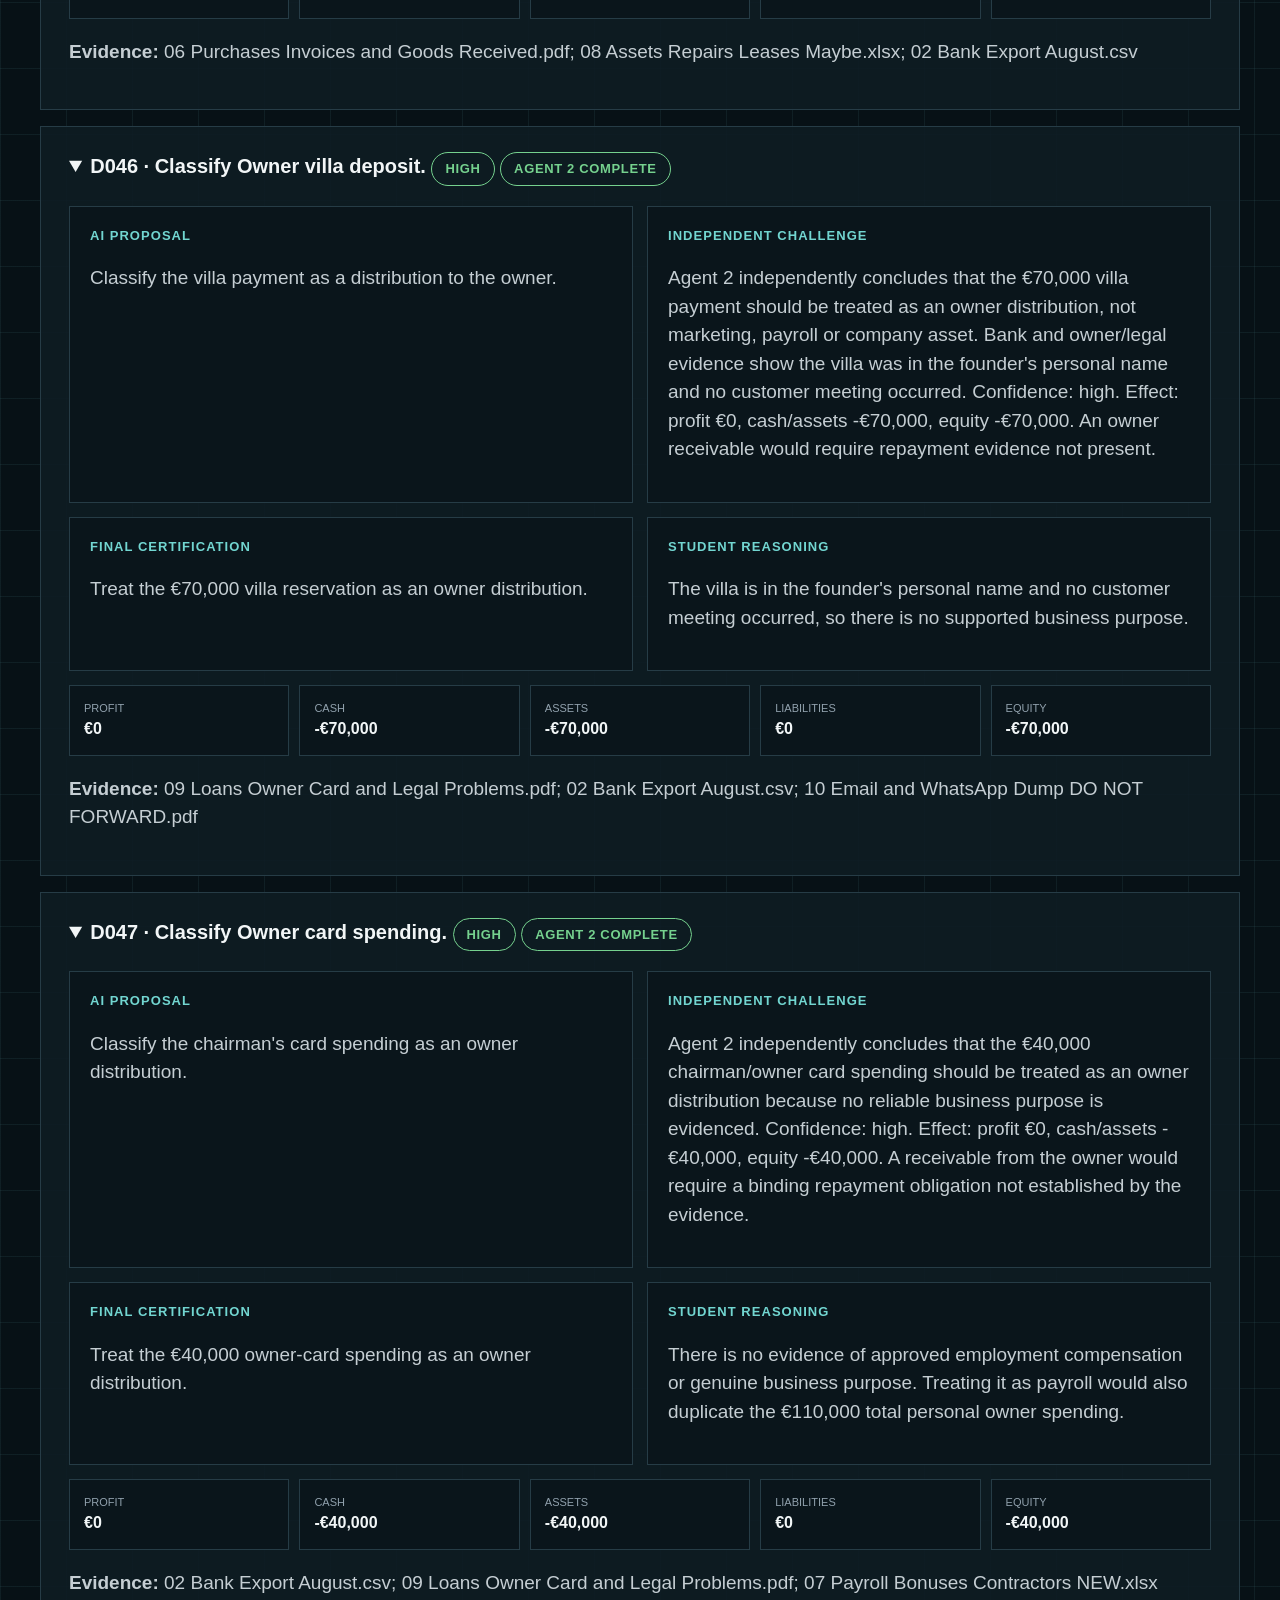
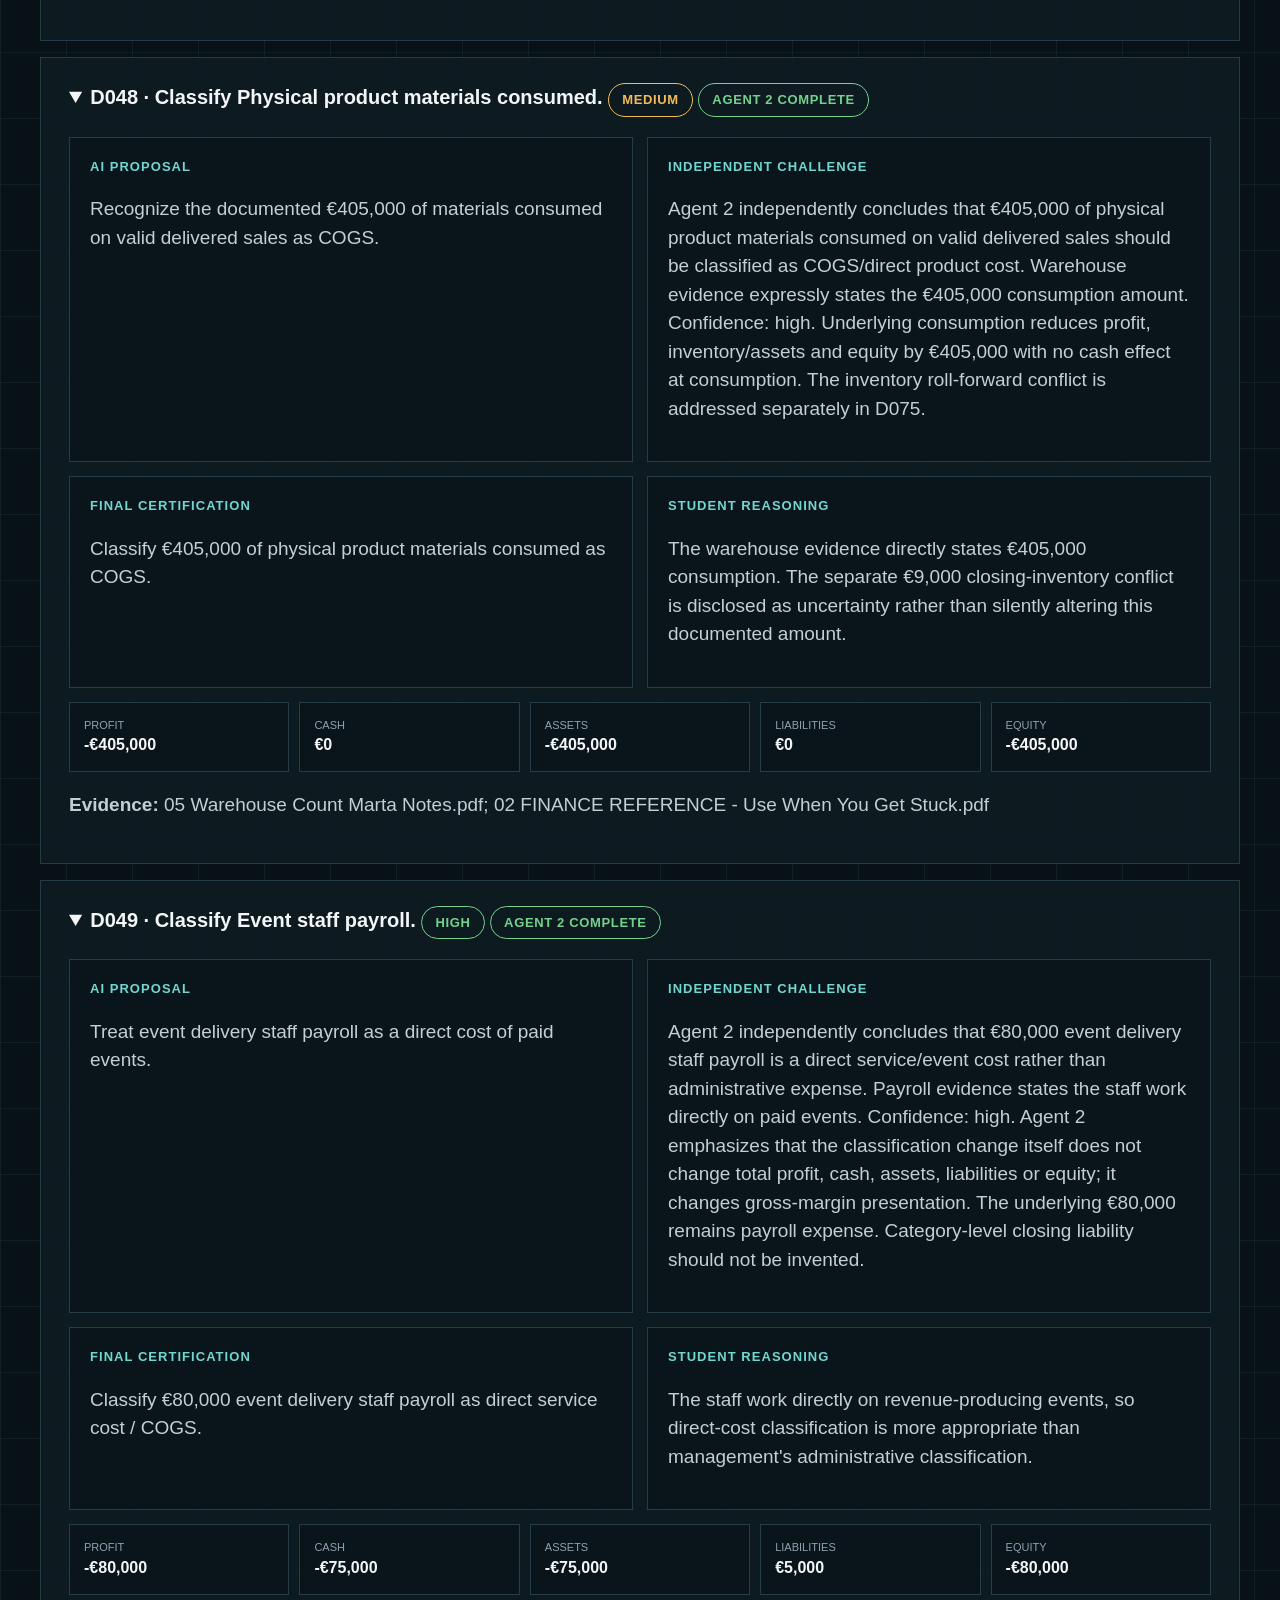
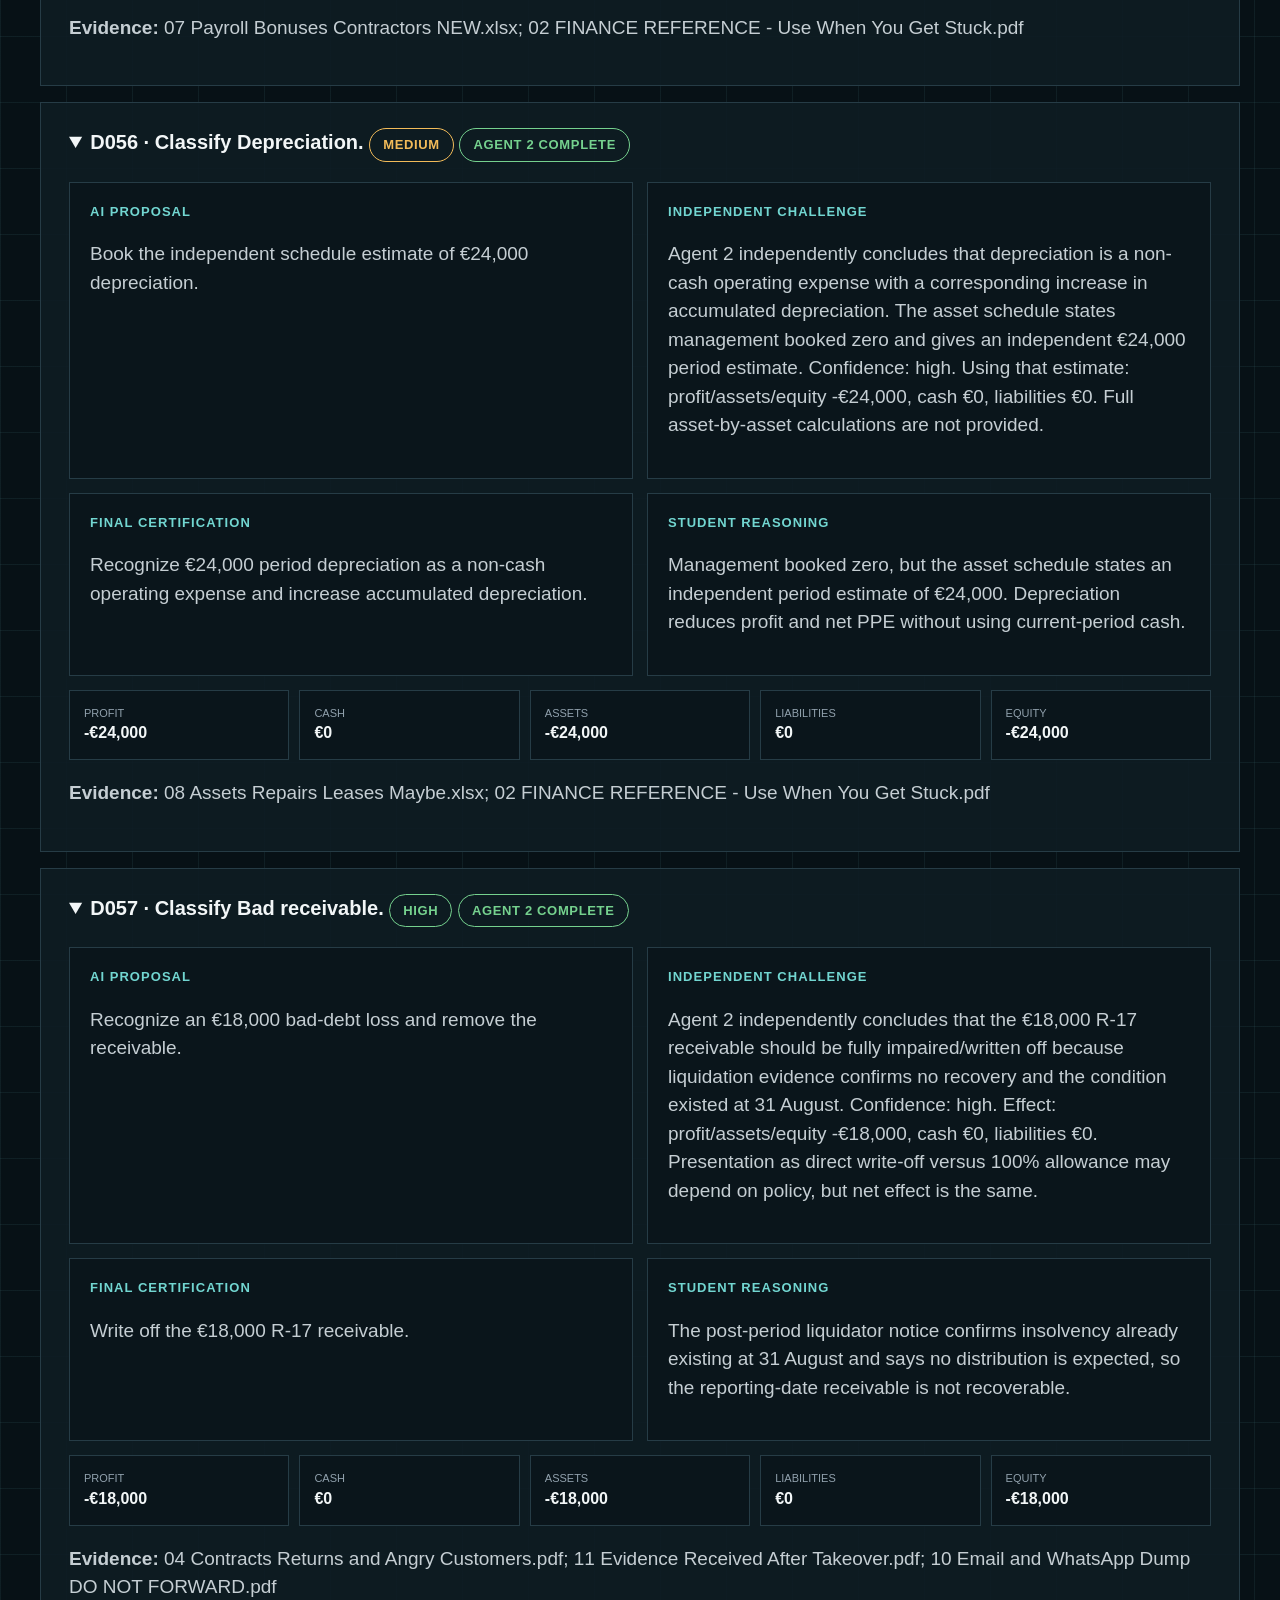
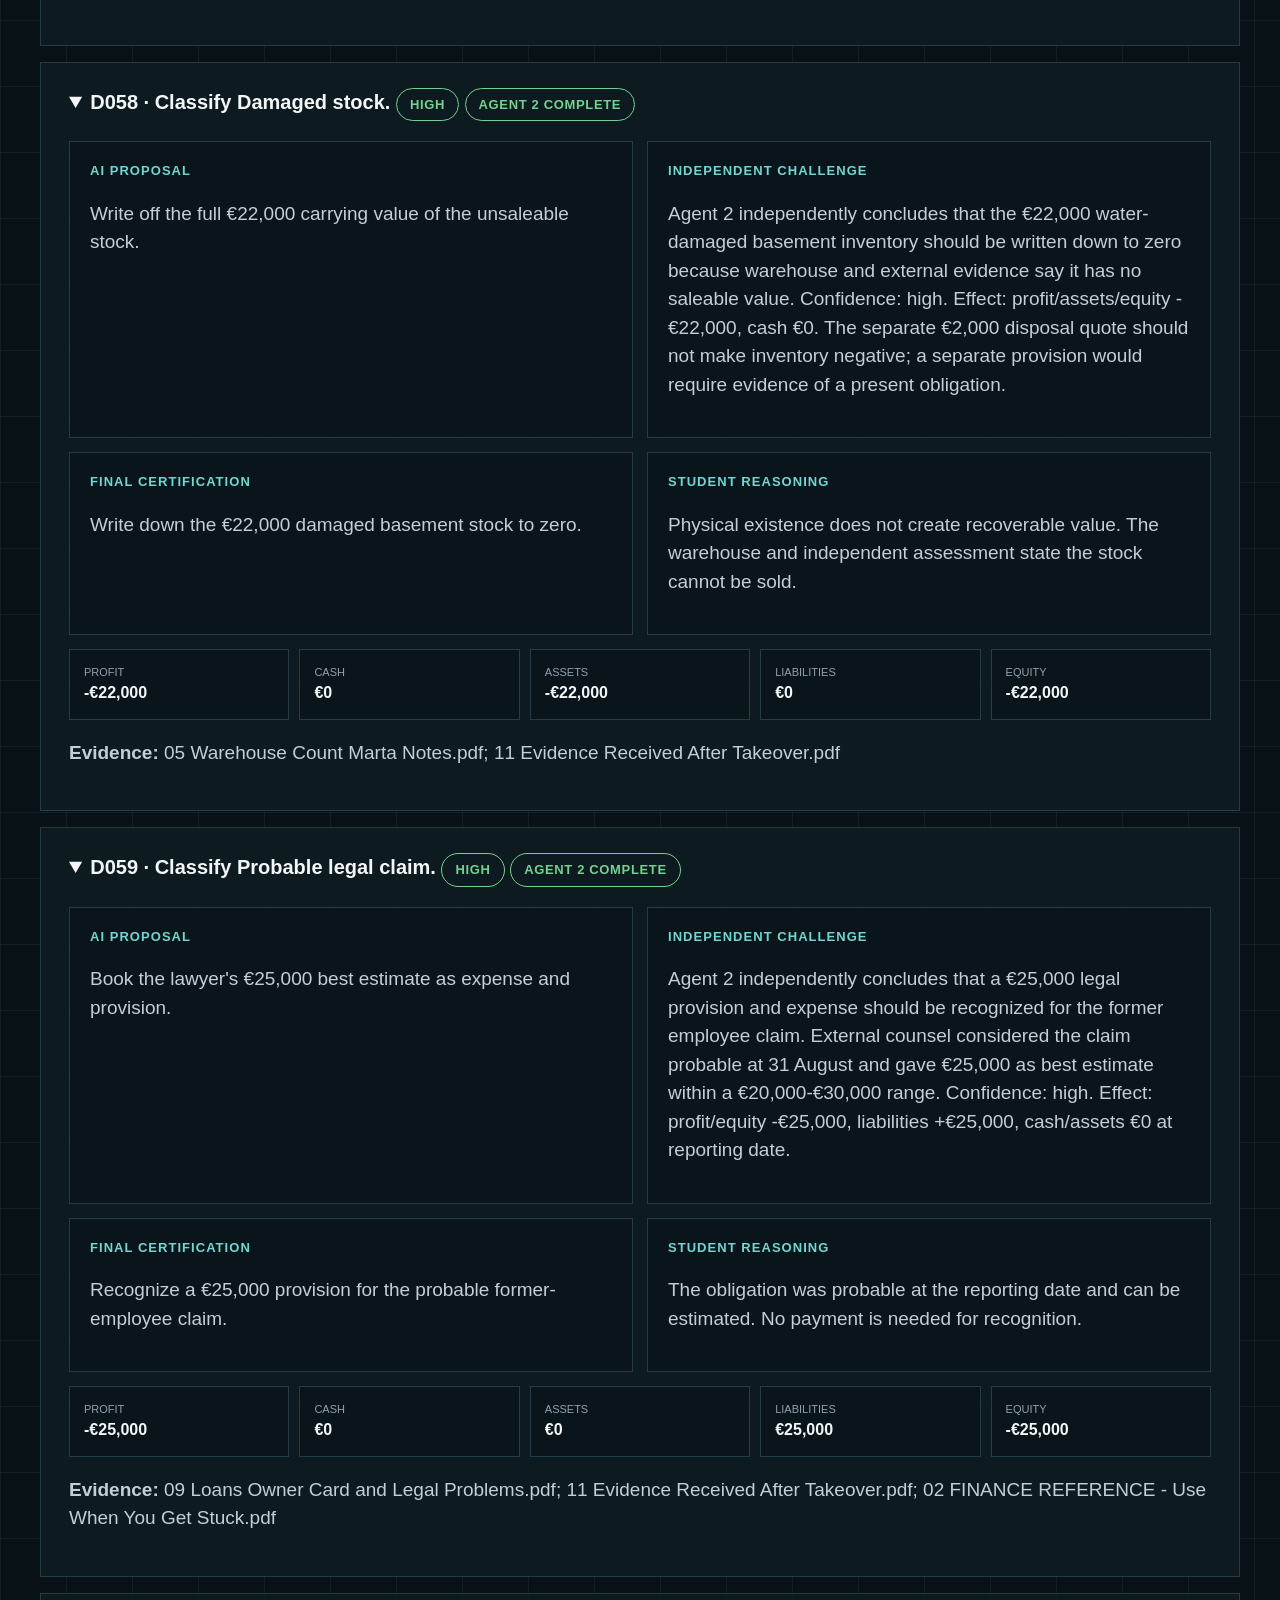
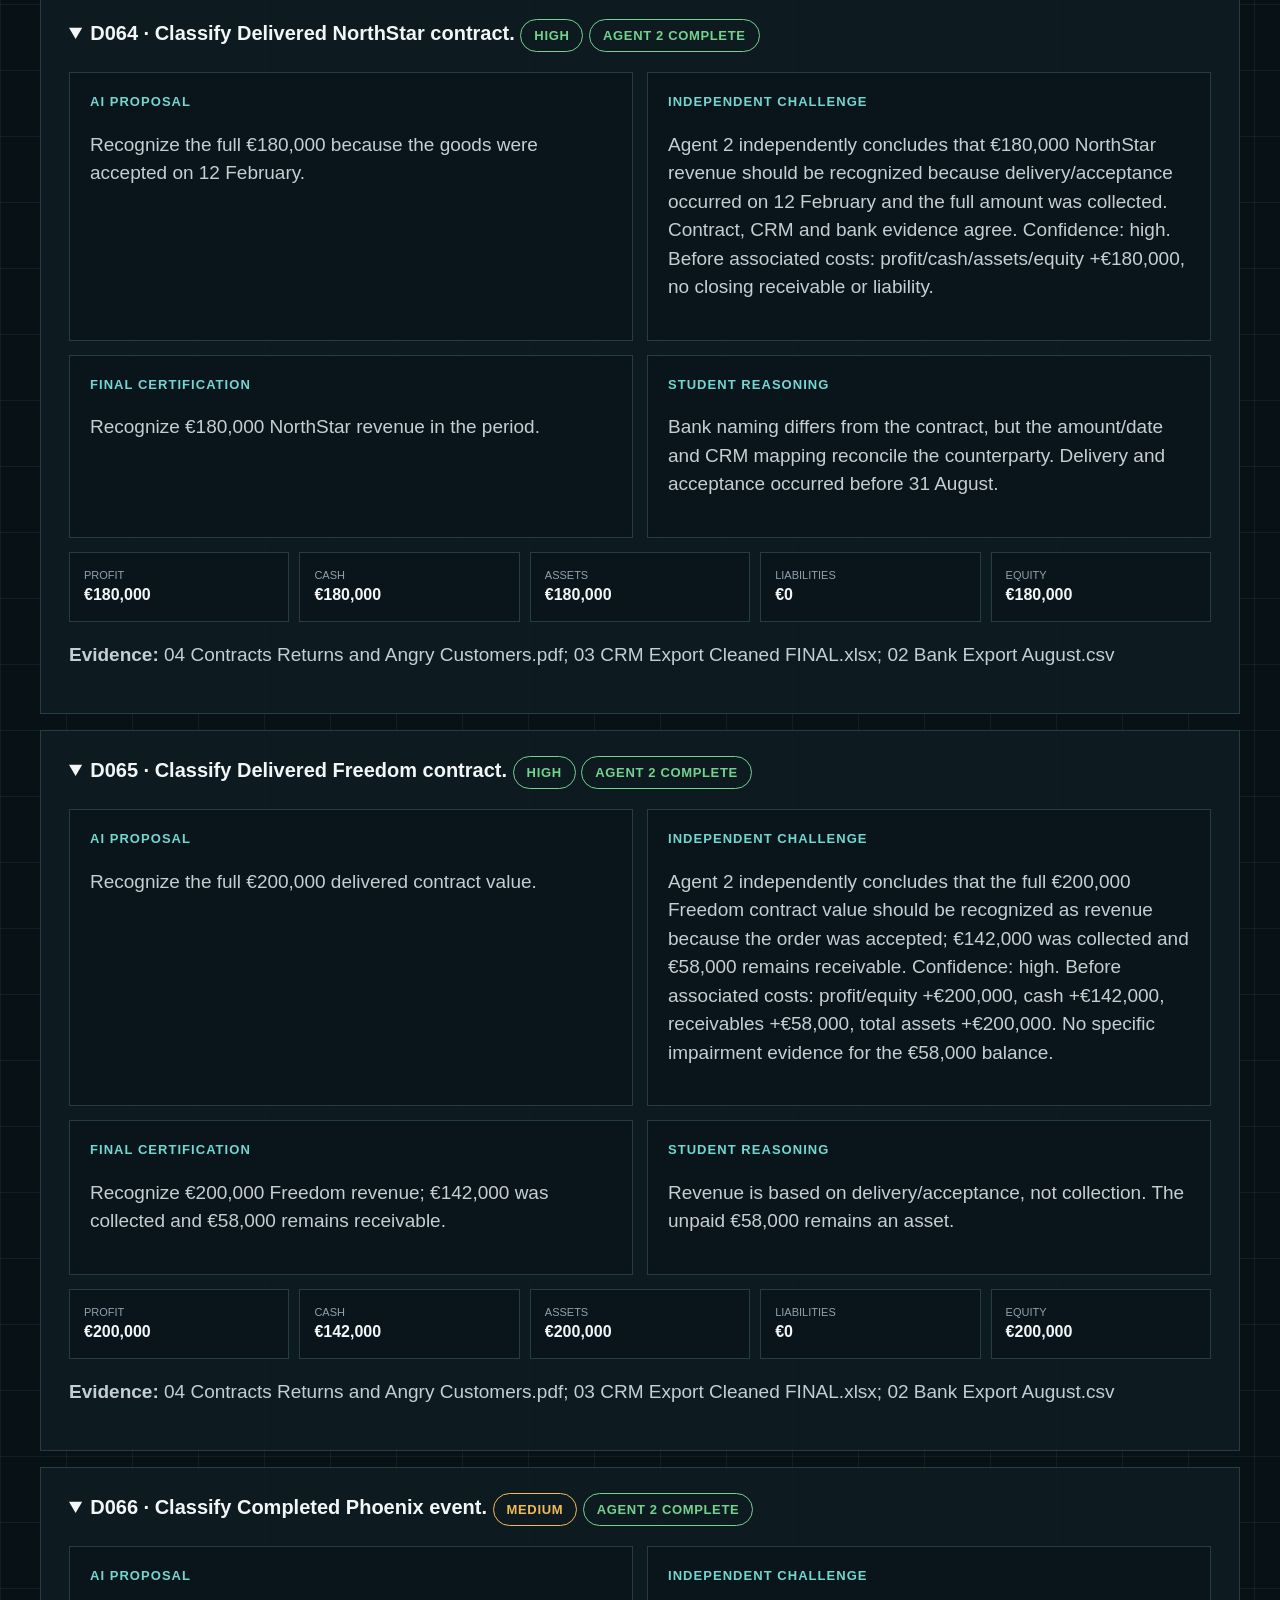
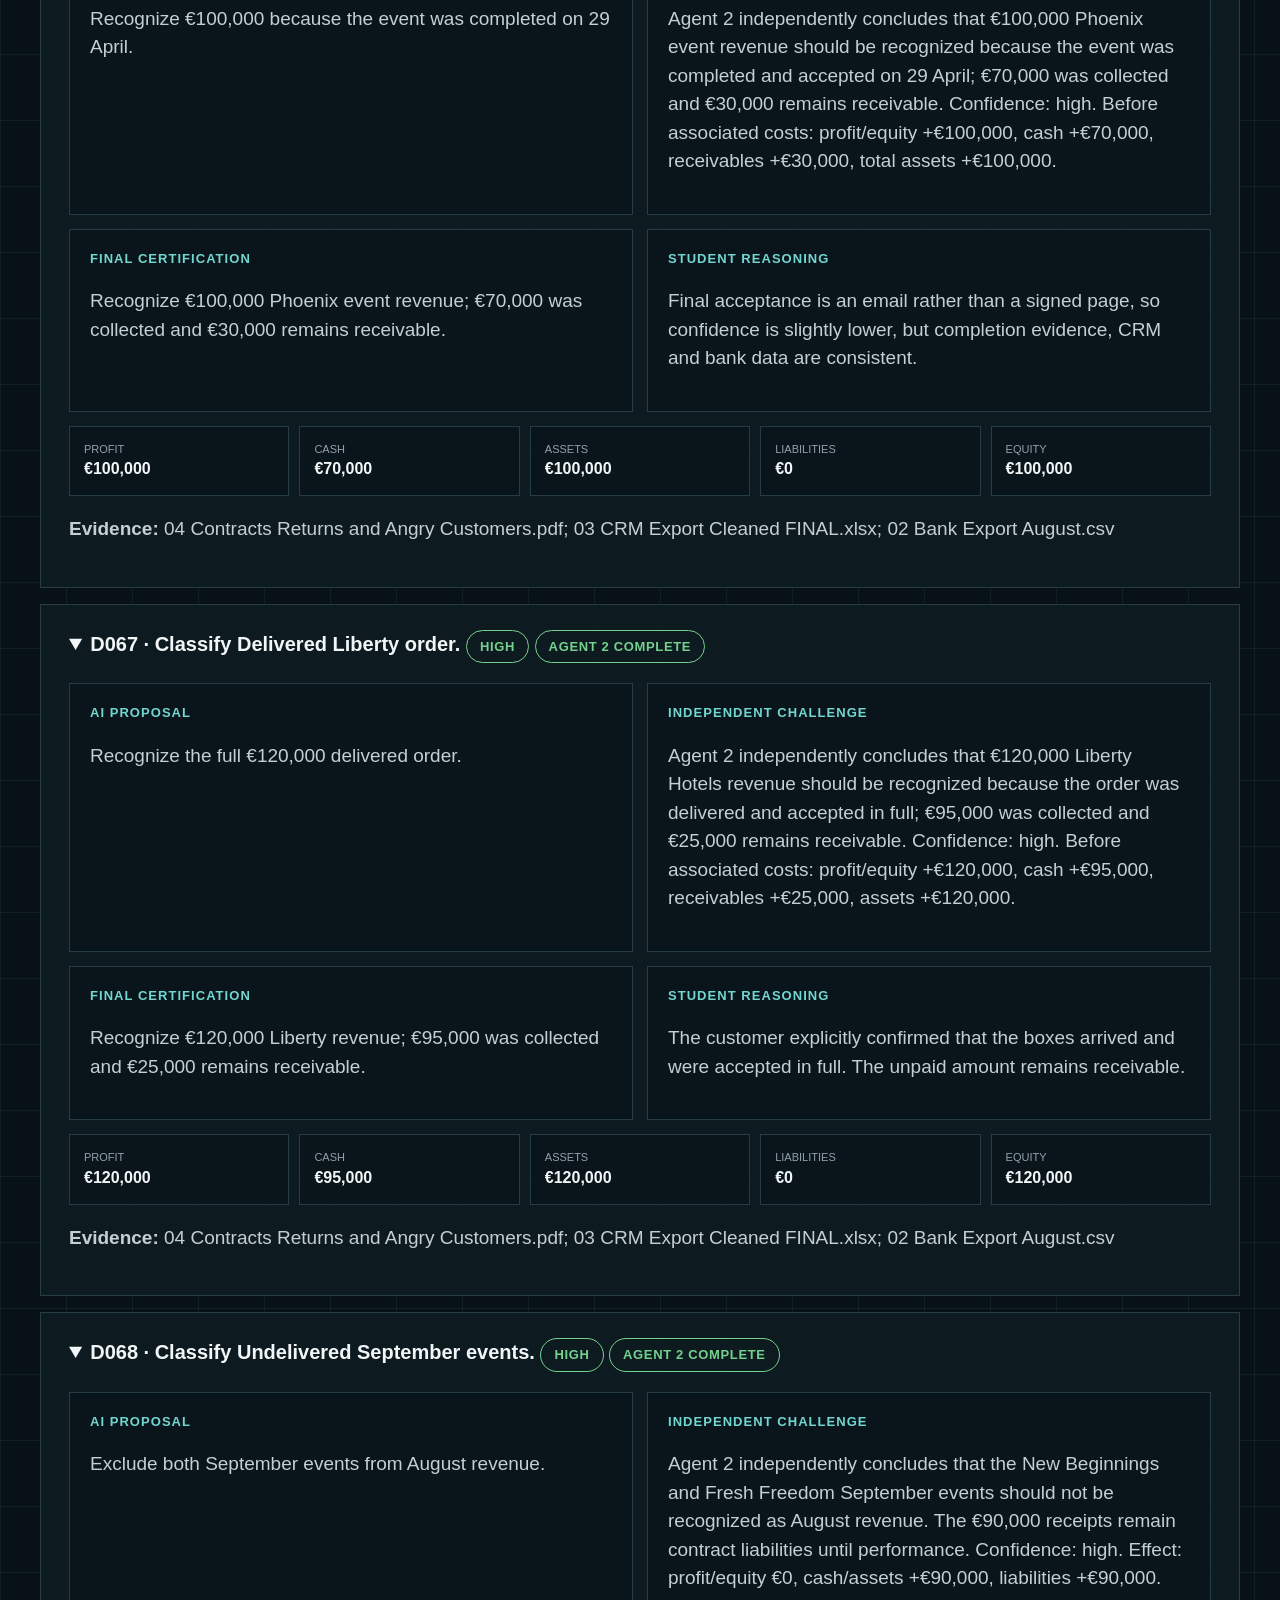
==== commit 7a9f8b2a: "Update review.html" ====
--- a/review.html
+++ b/review.html
@@ -12,7 +12,7 @@
 
 <section class="open-items">
  <div class="kicker">REVIEW STATUS</div>
- <h2>Independent Agent 2 is still pending.</h2>
+ <h2>Independent Agent 2 rewiev is completed.</h2>
  <p>The financial reconstruction is complete. The second-agent fields remain explicitly marked pending until a separate analysis is performed from the original evidence.</p>
 </section>
 
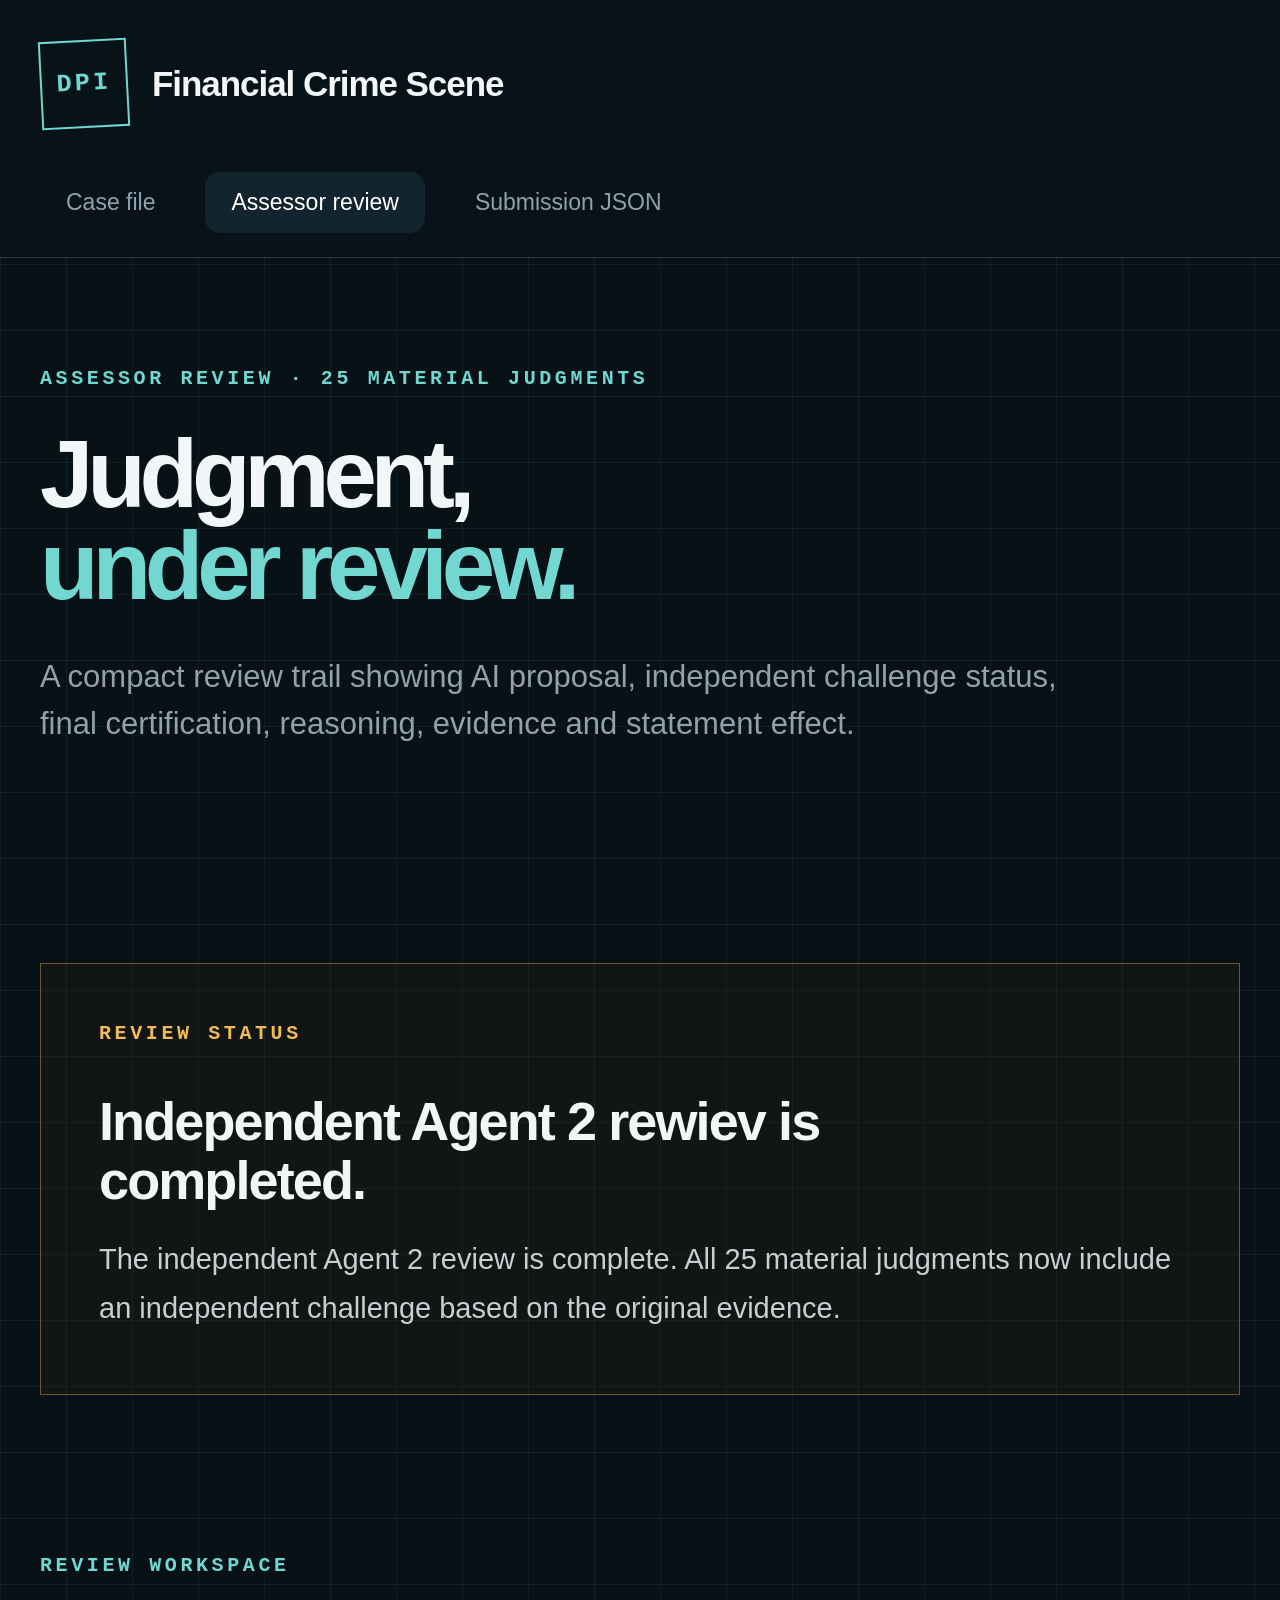
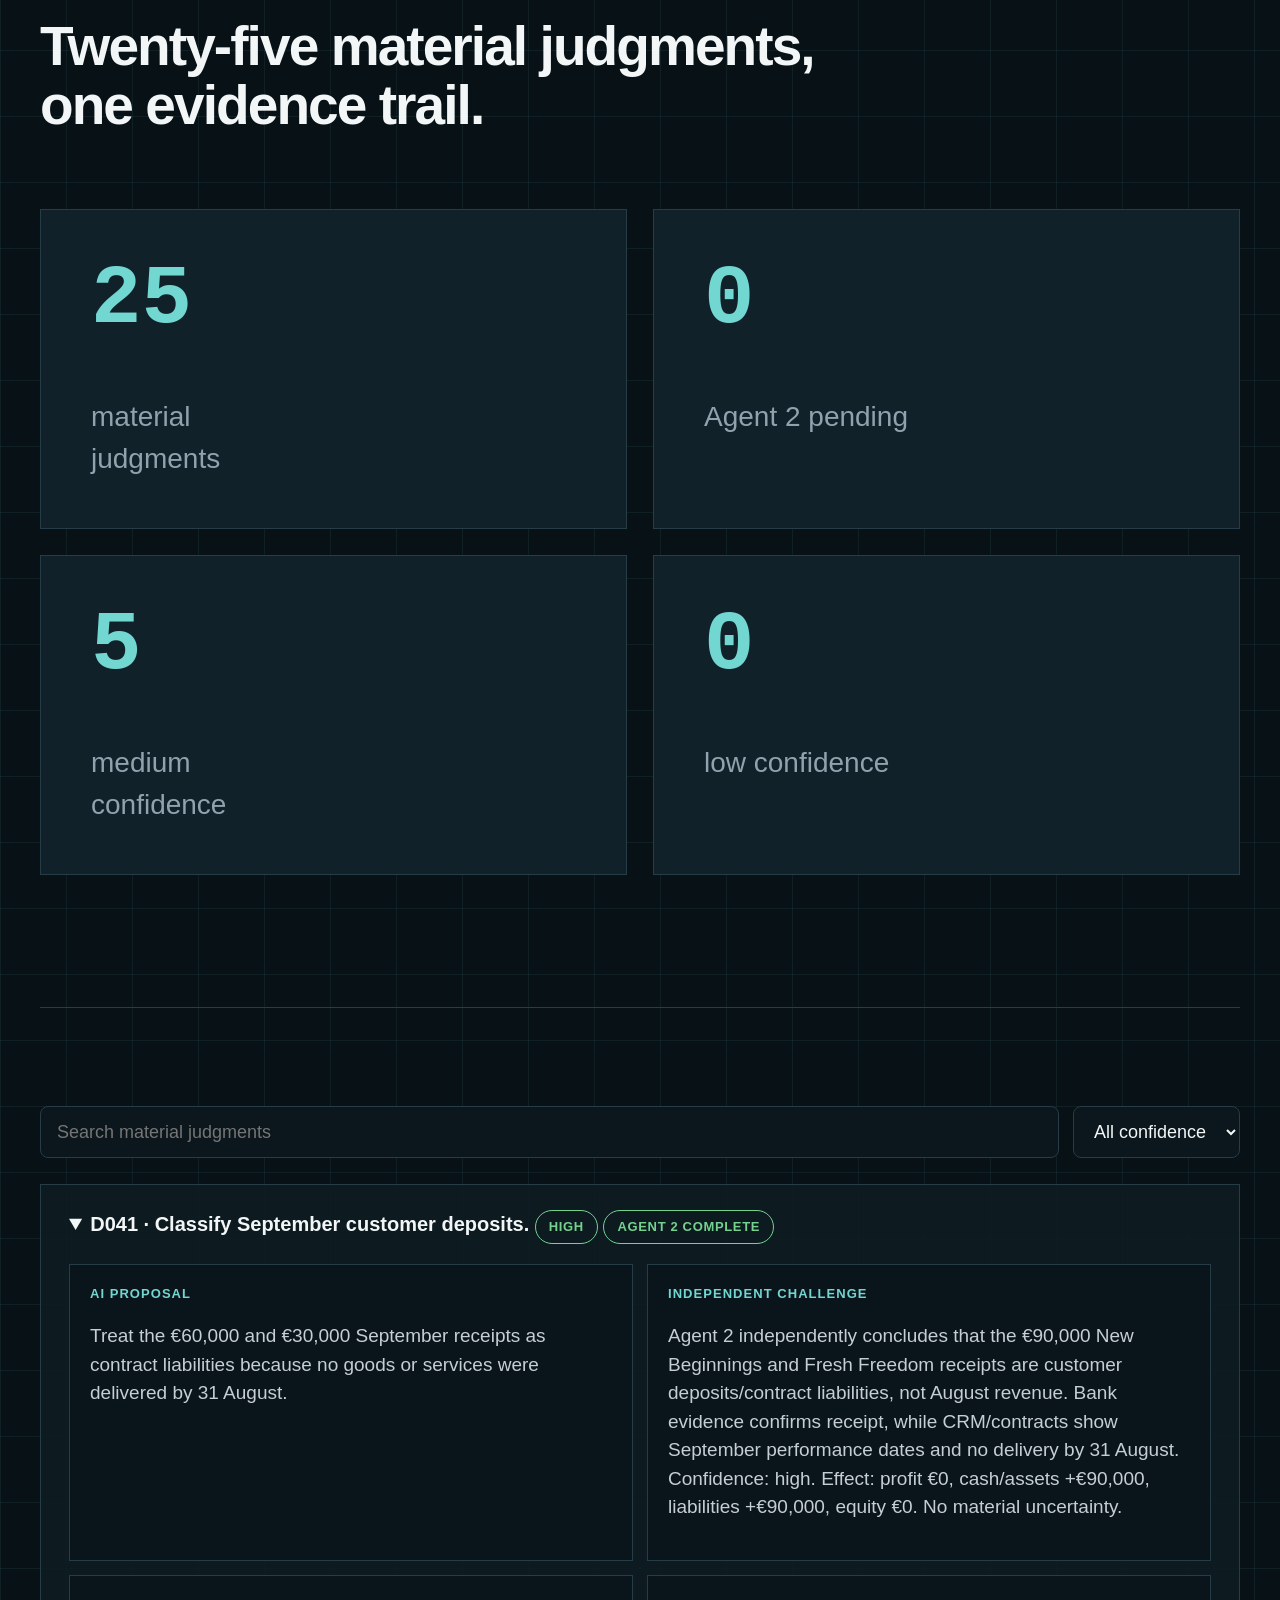
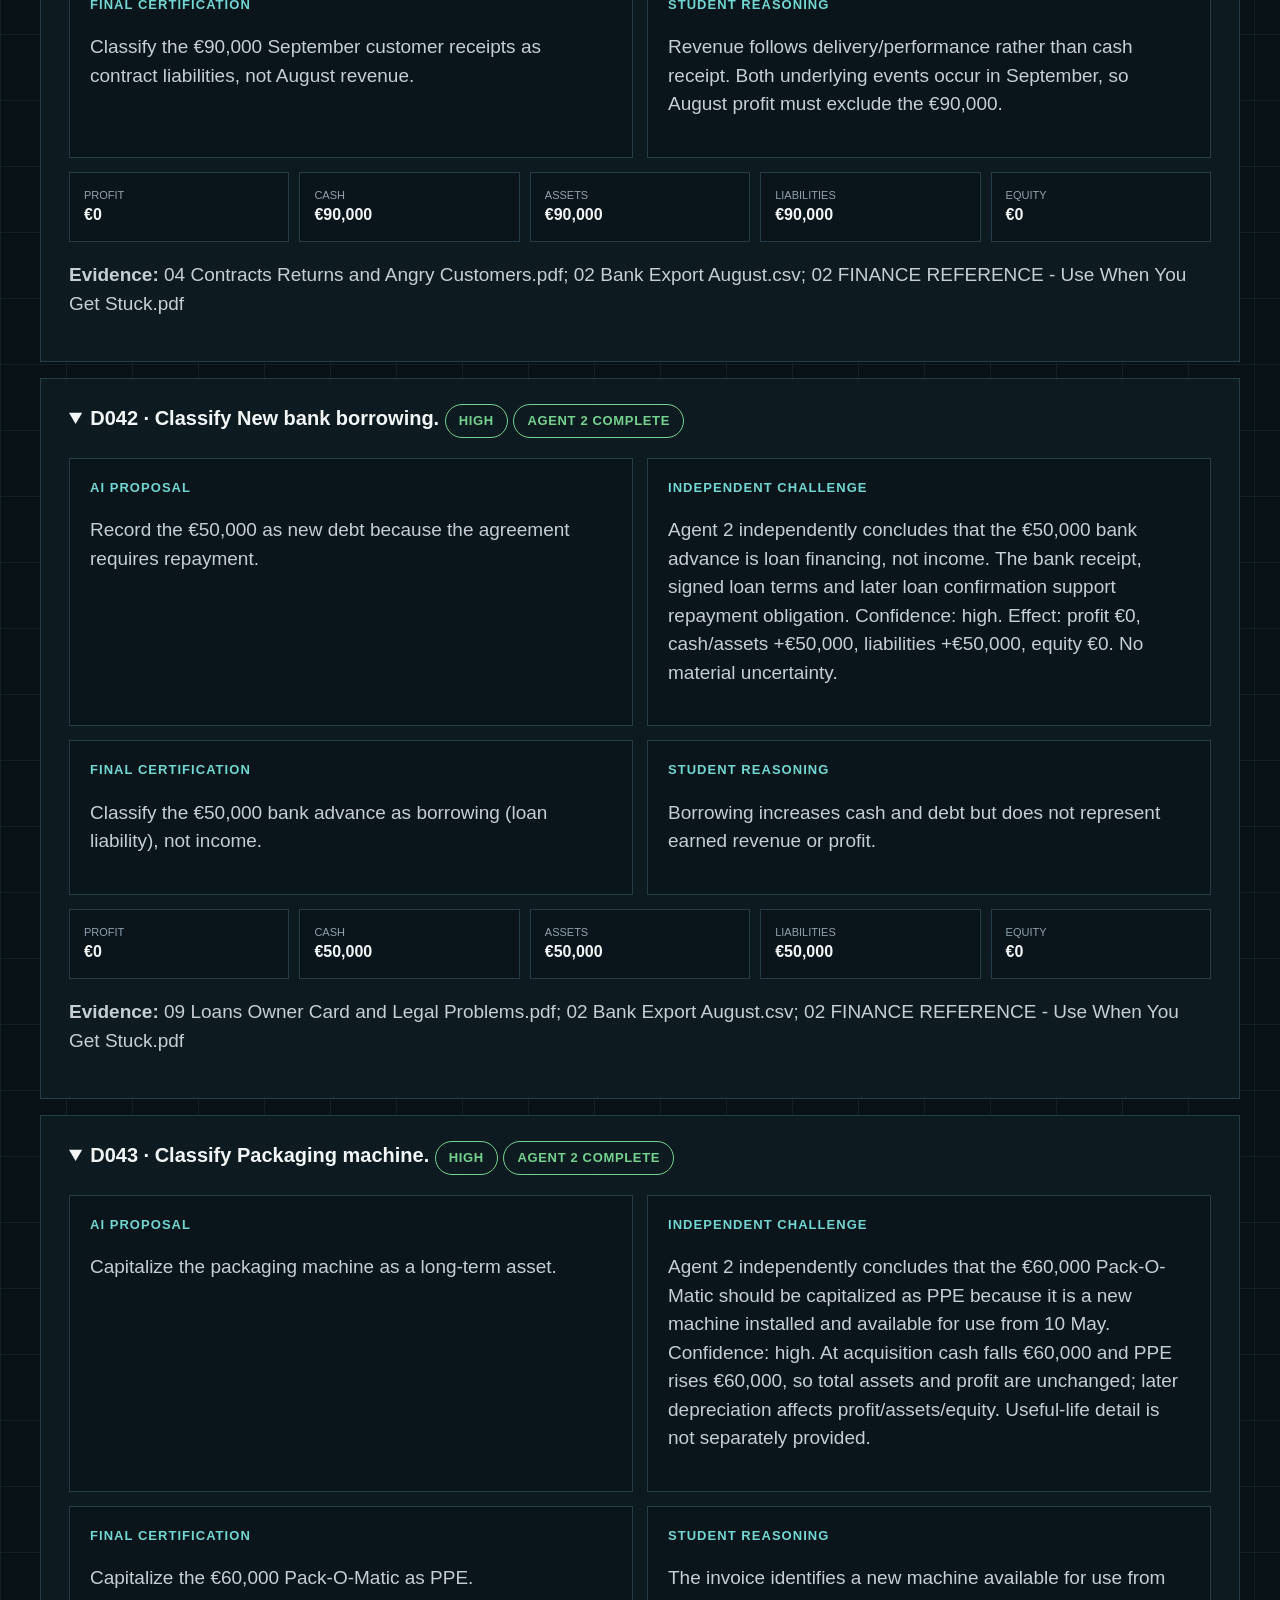
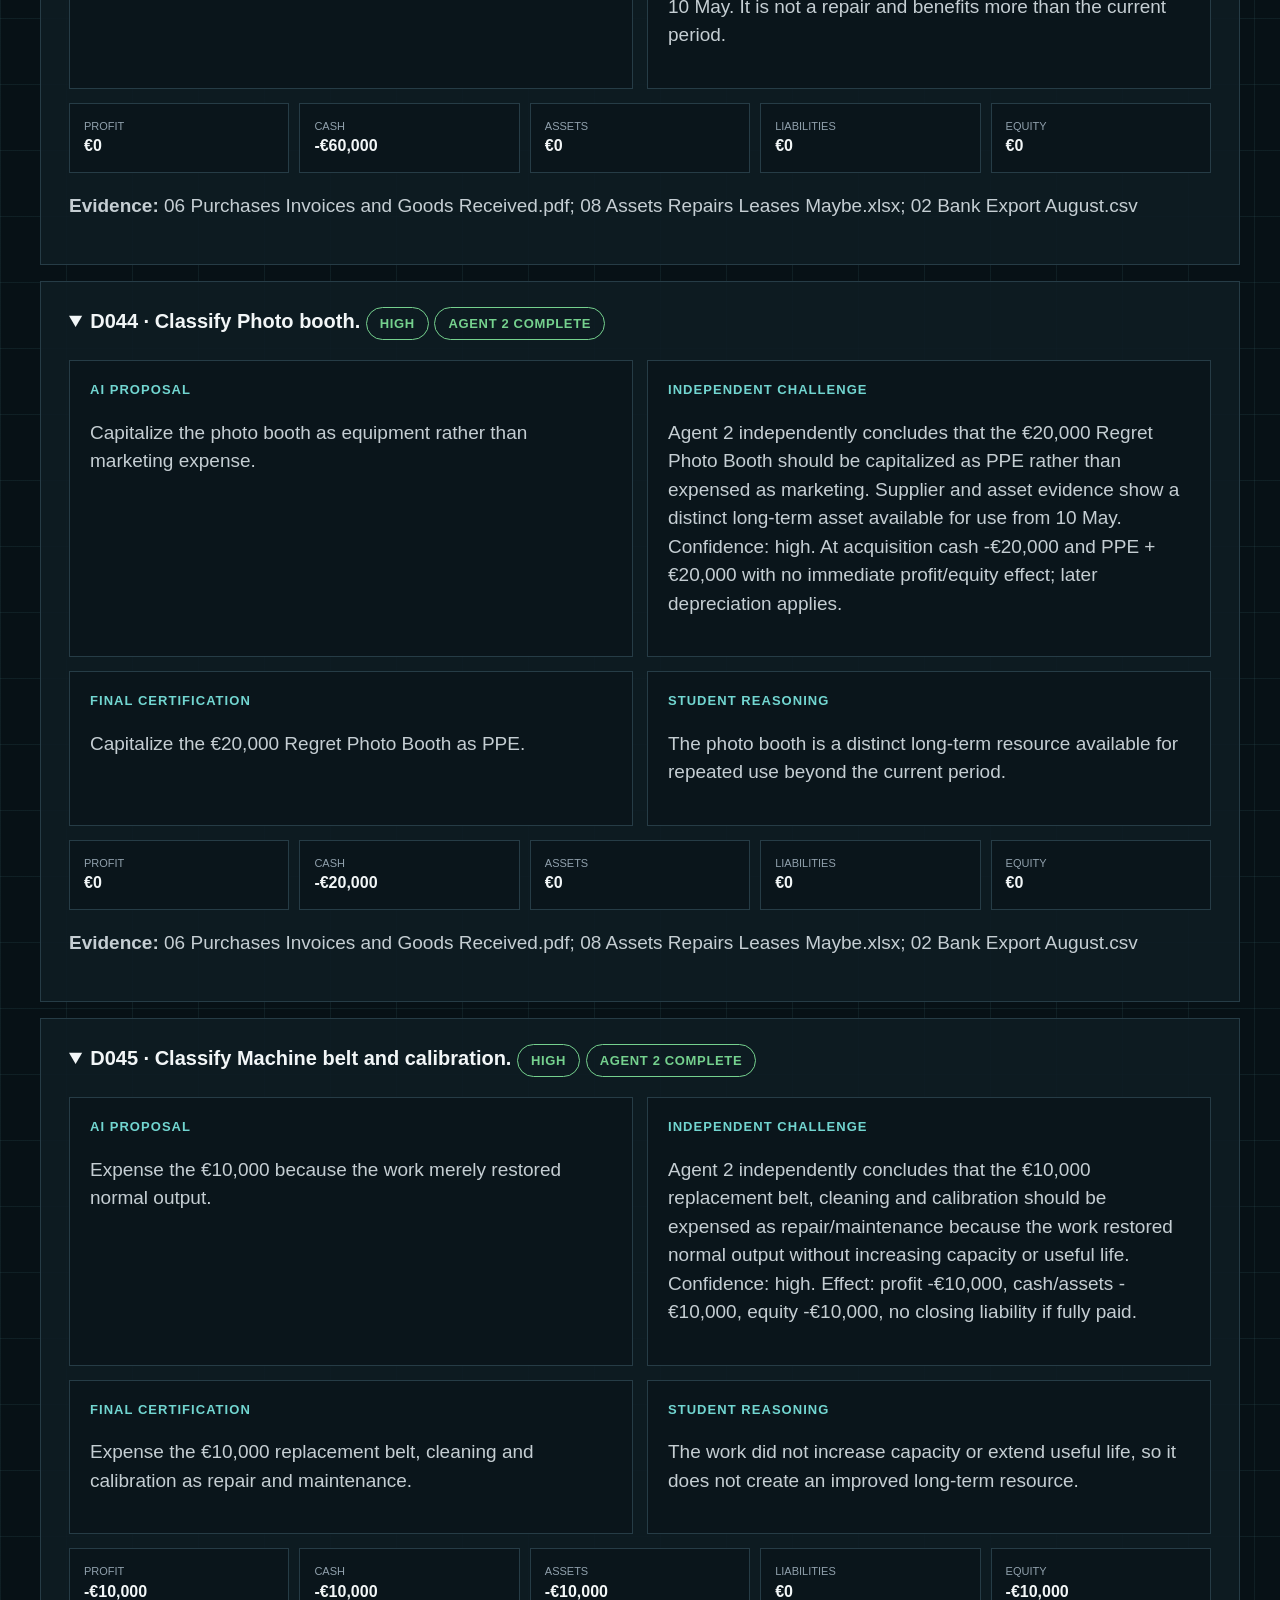
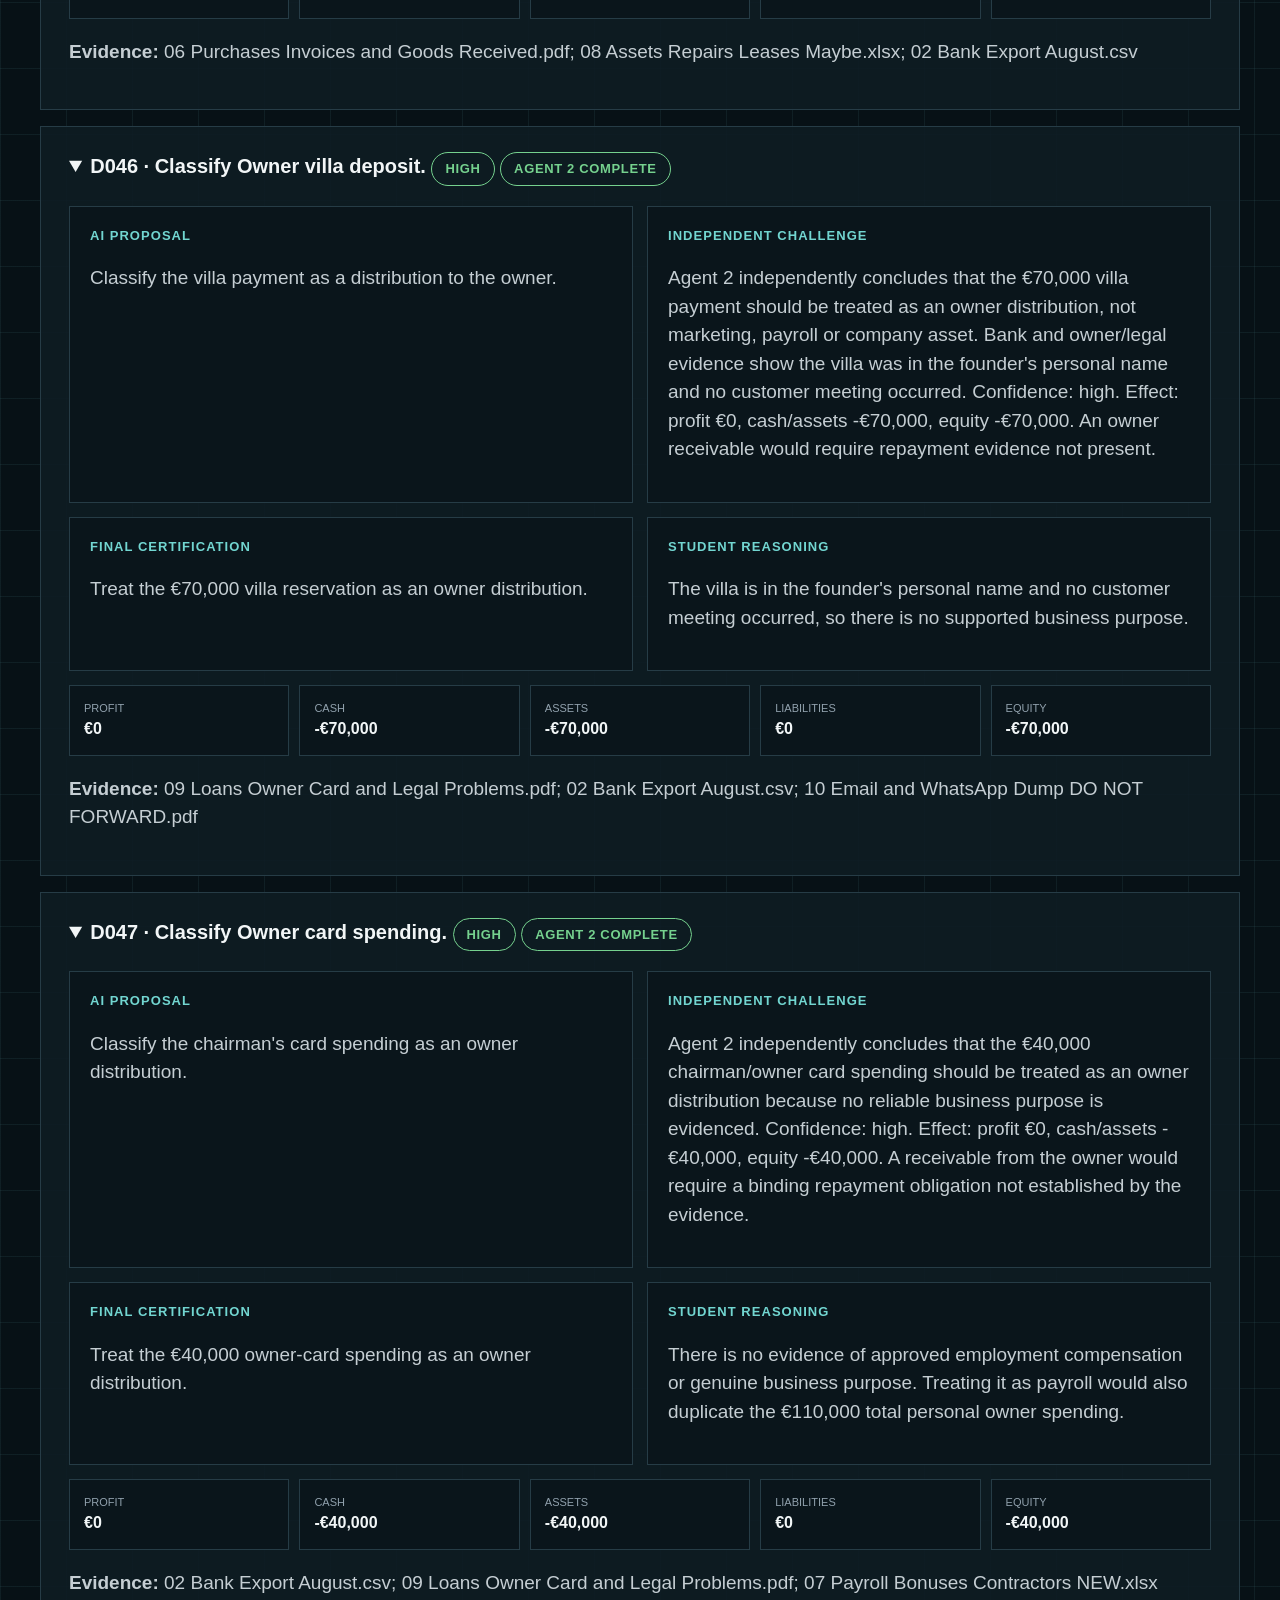
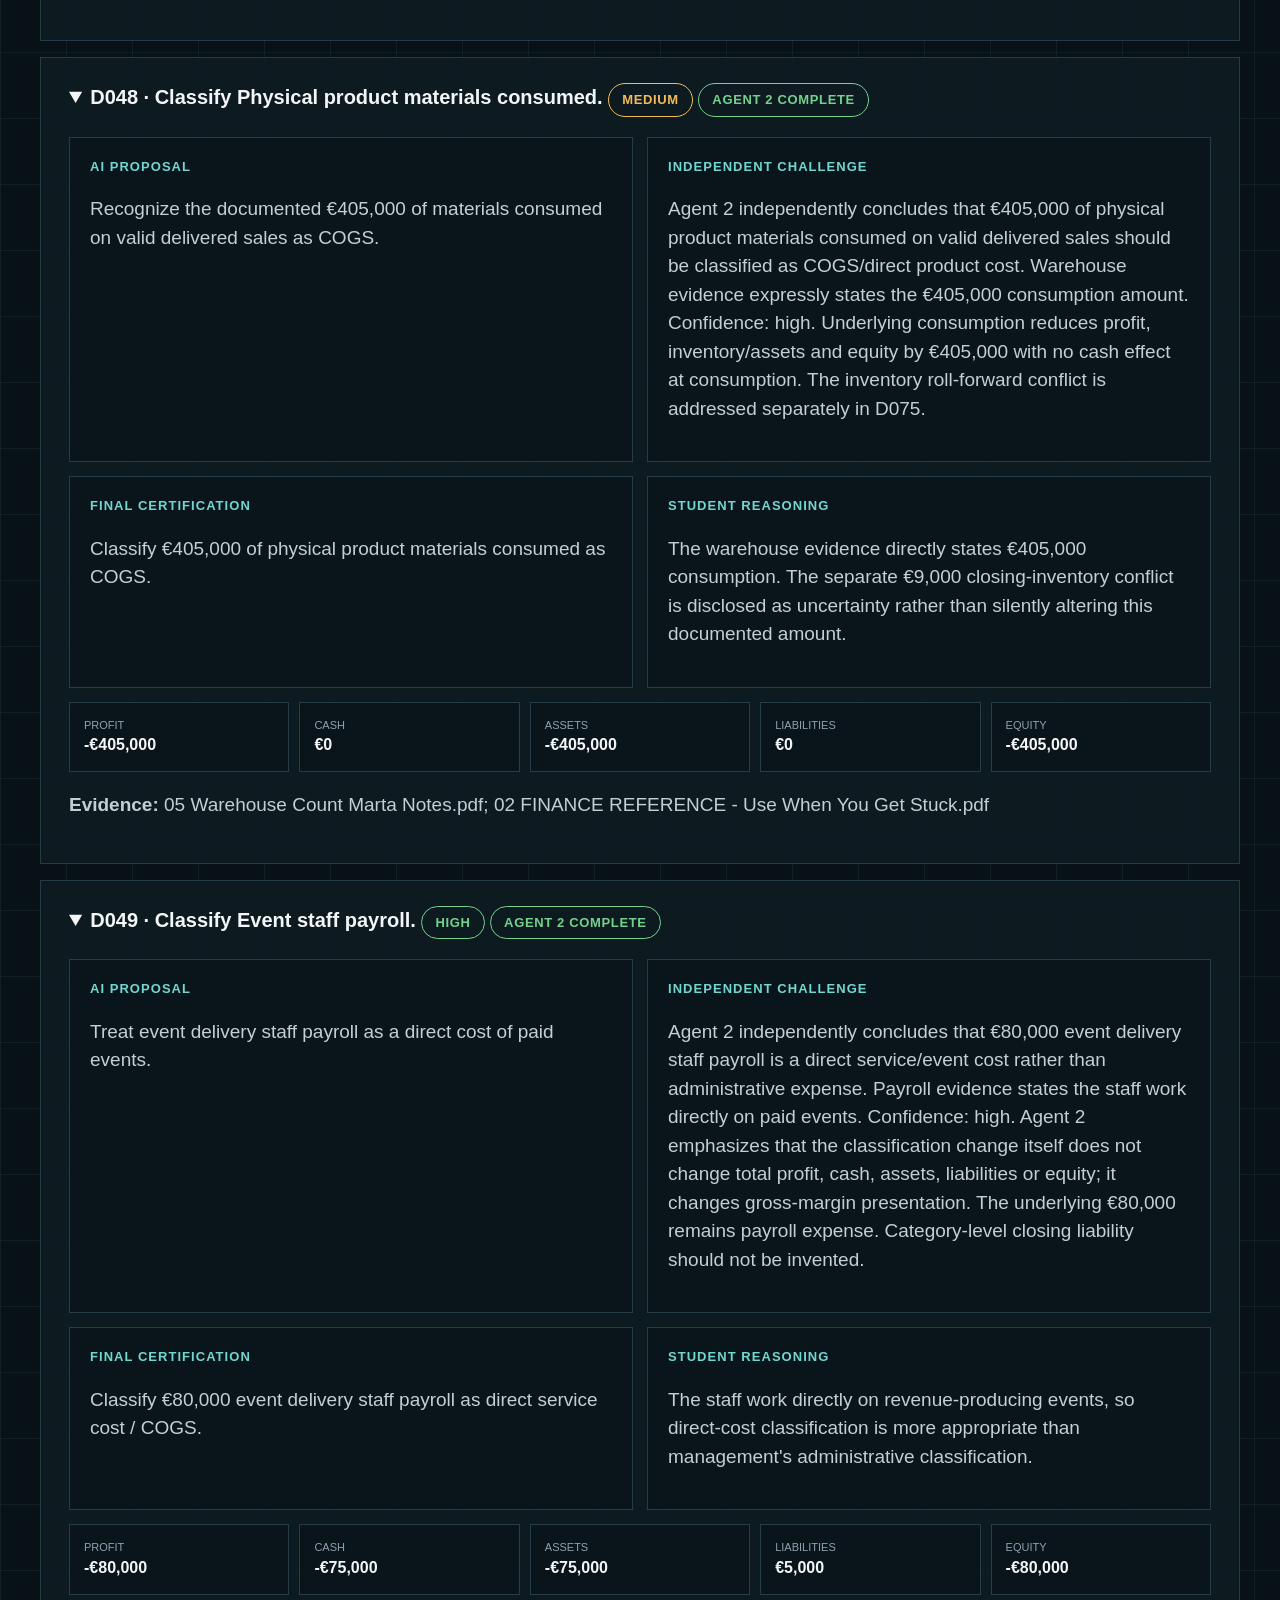
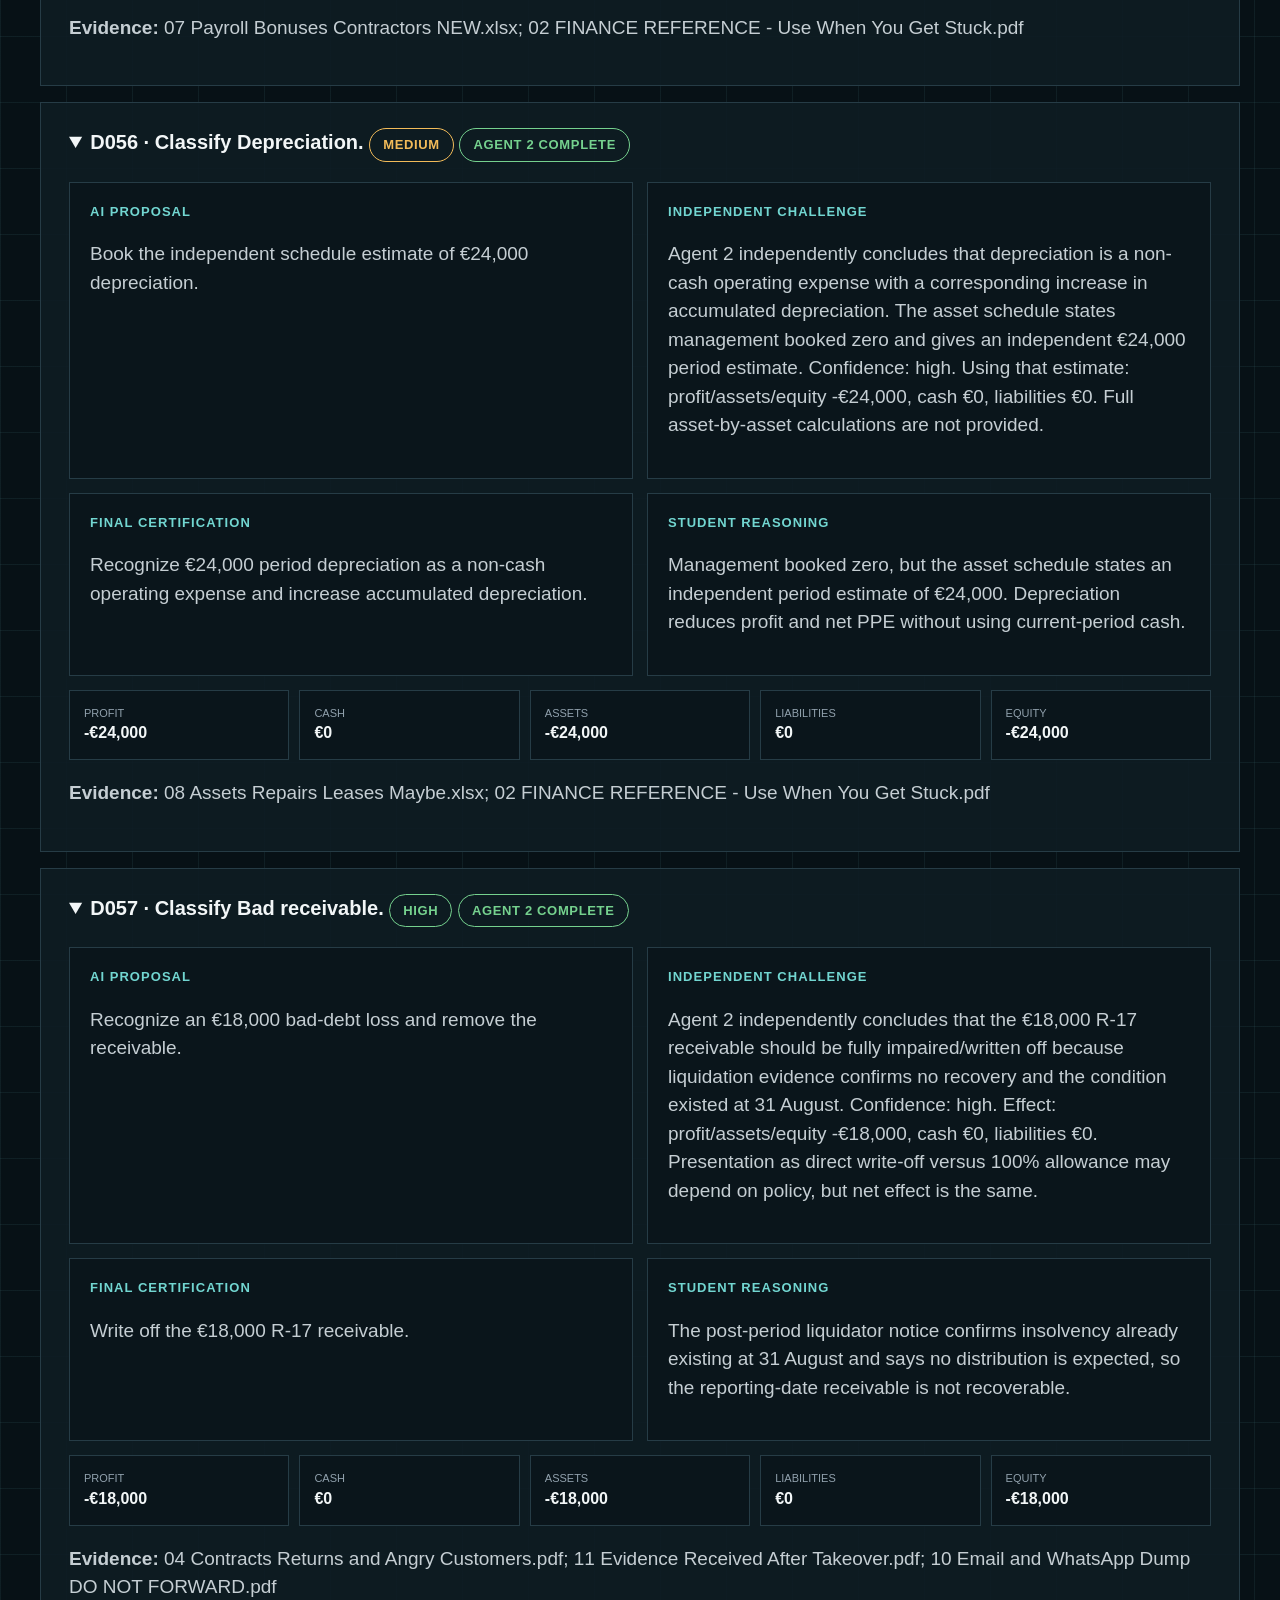
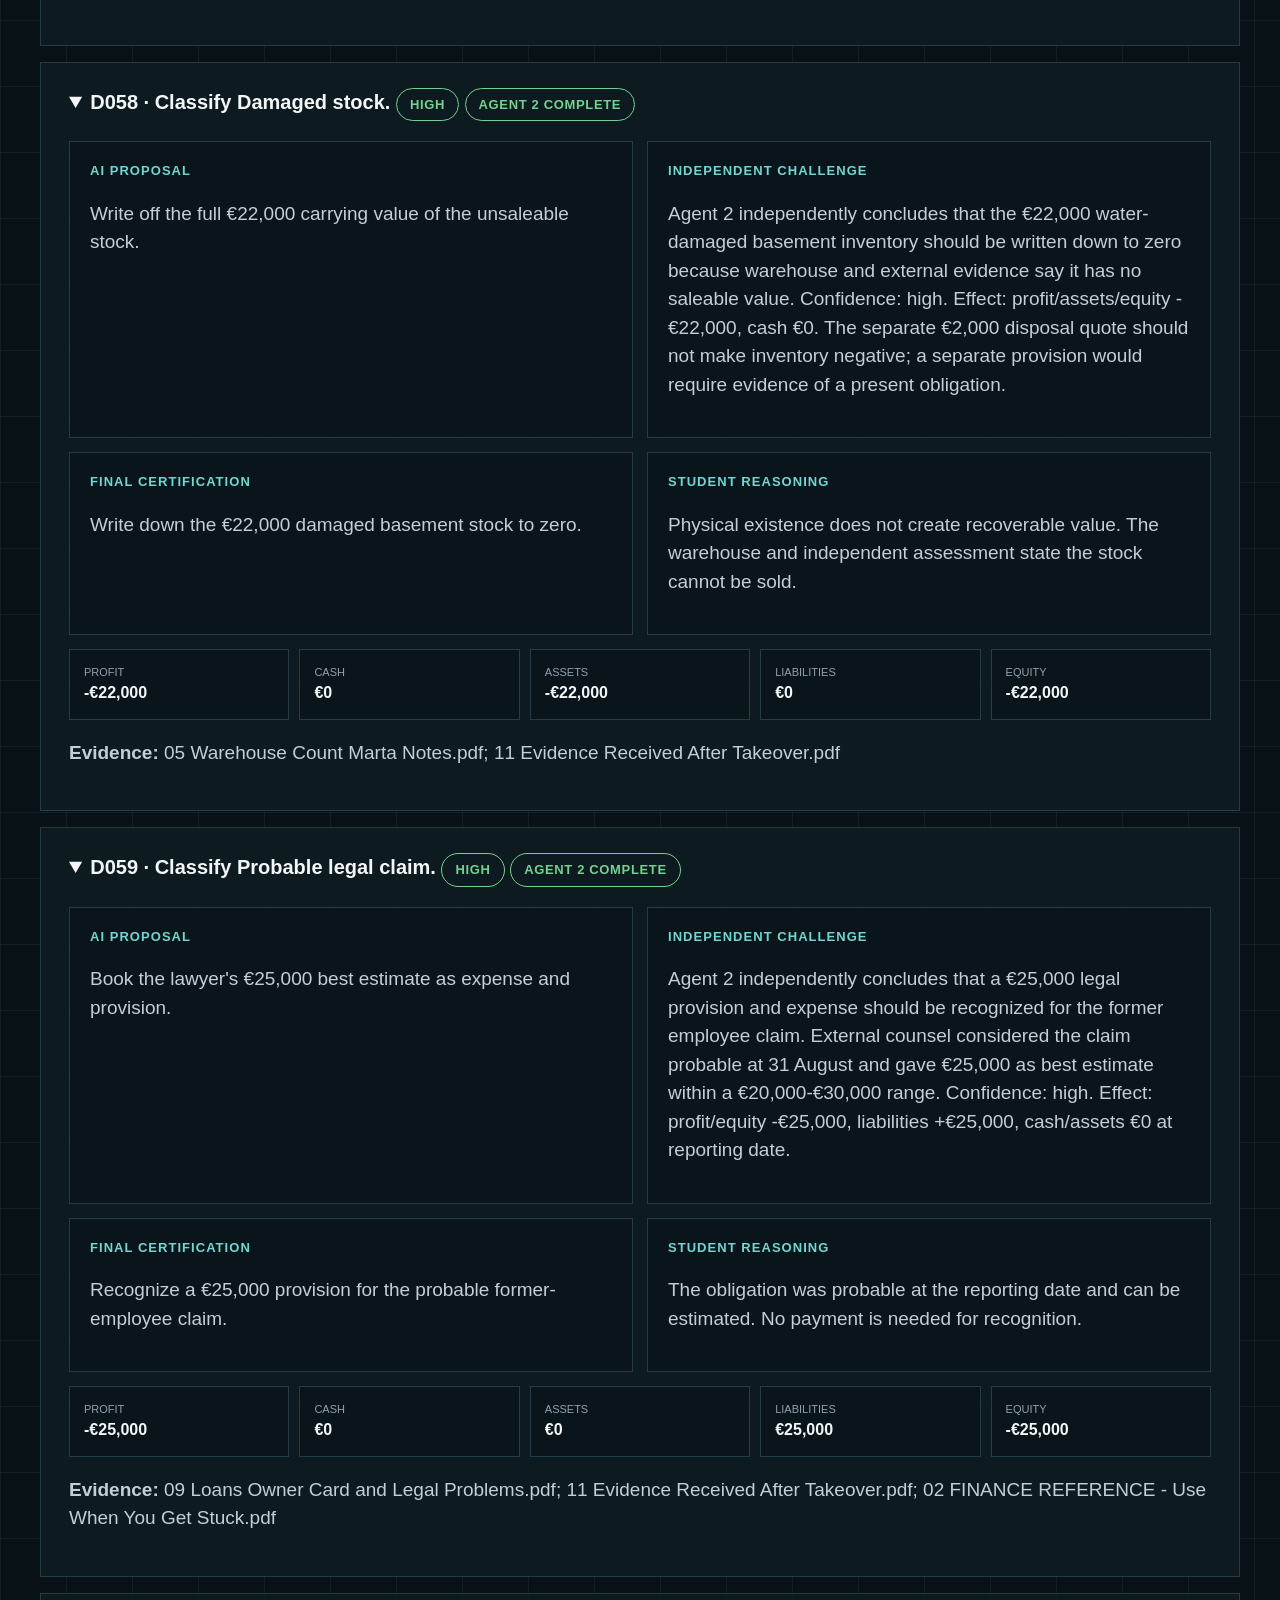
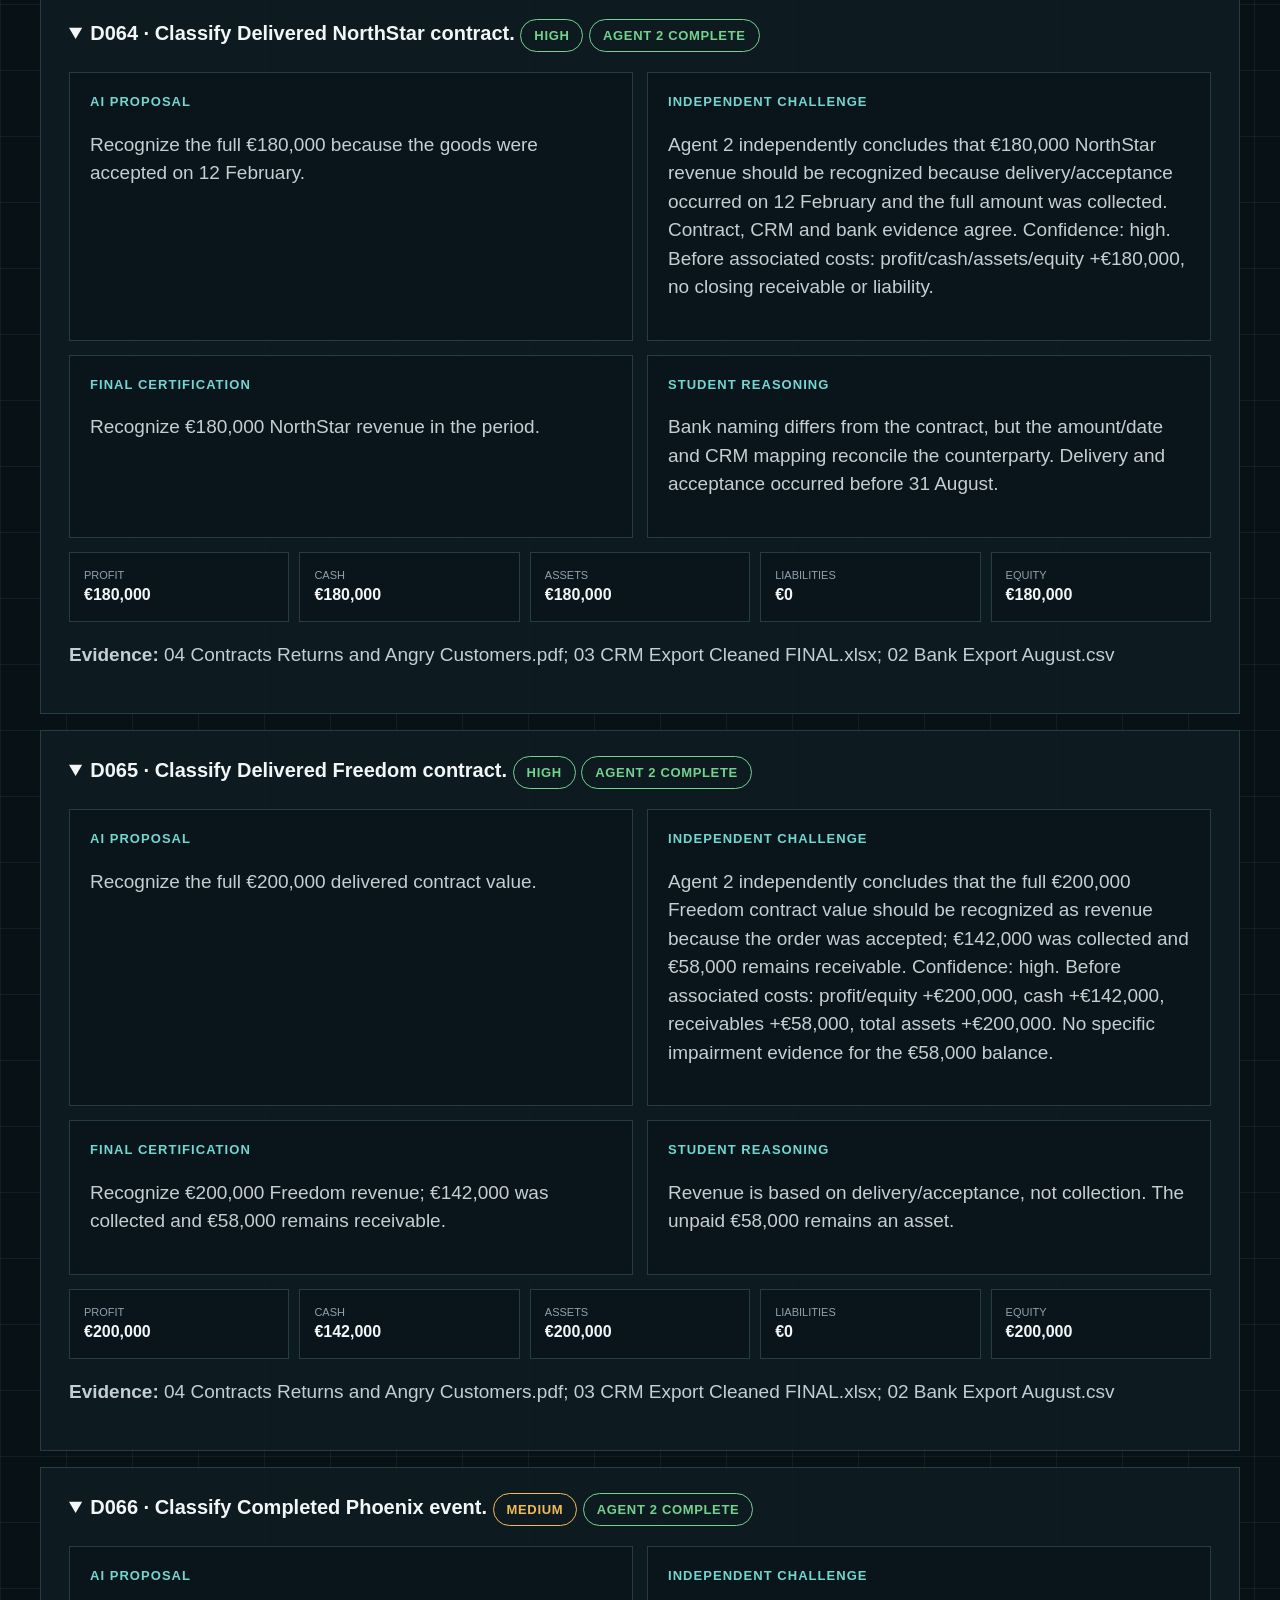
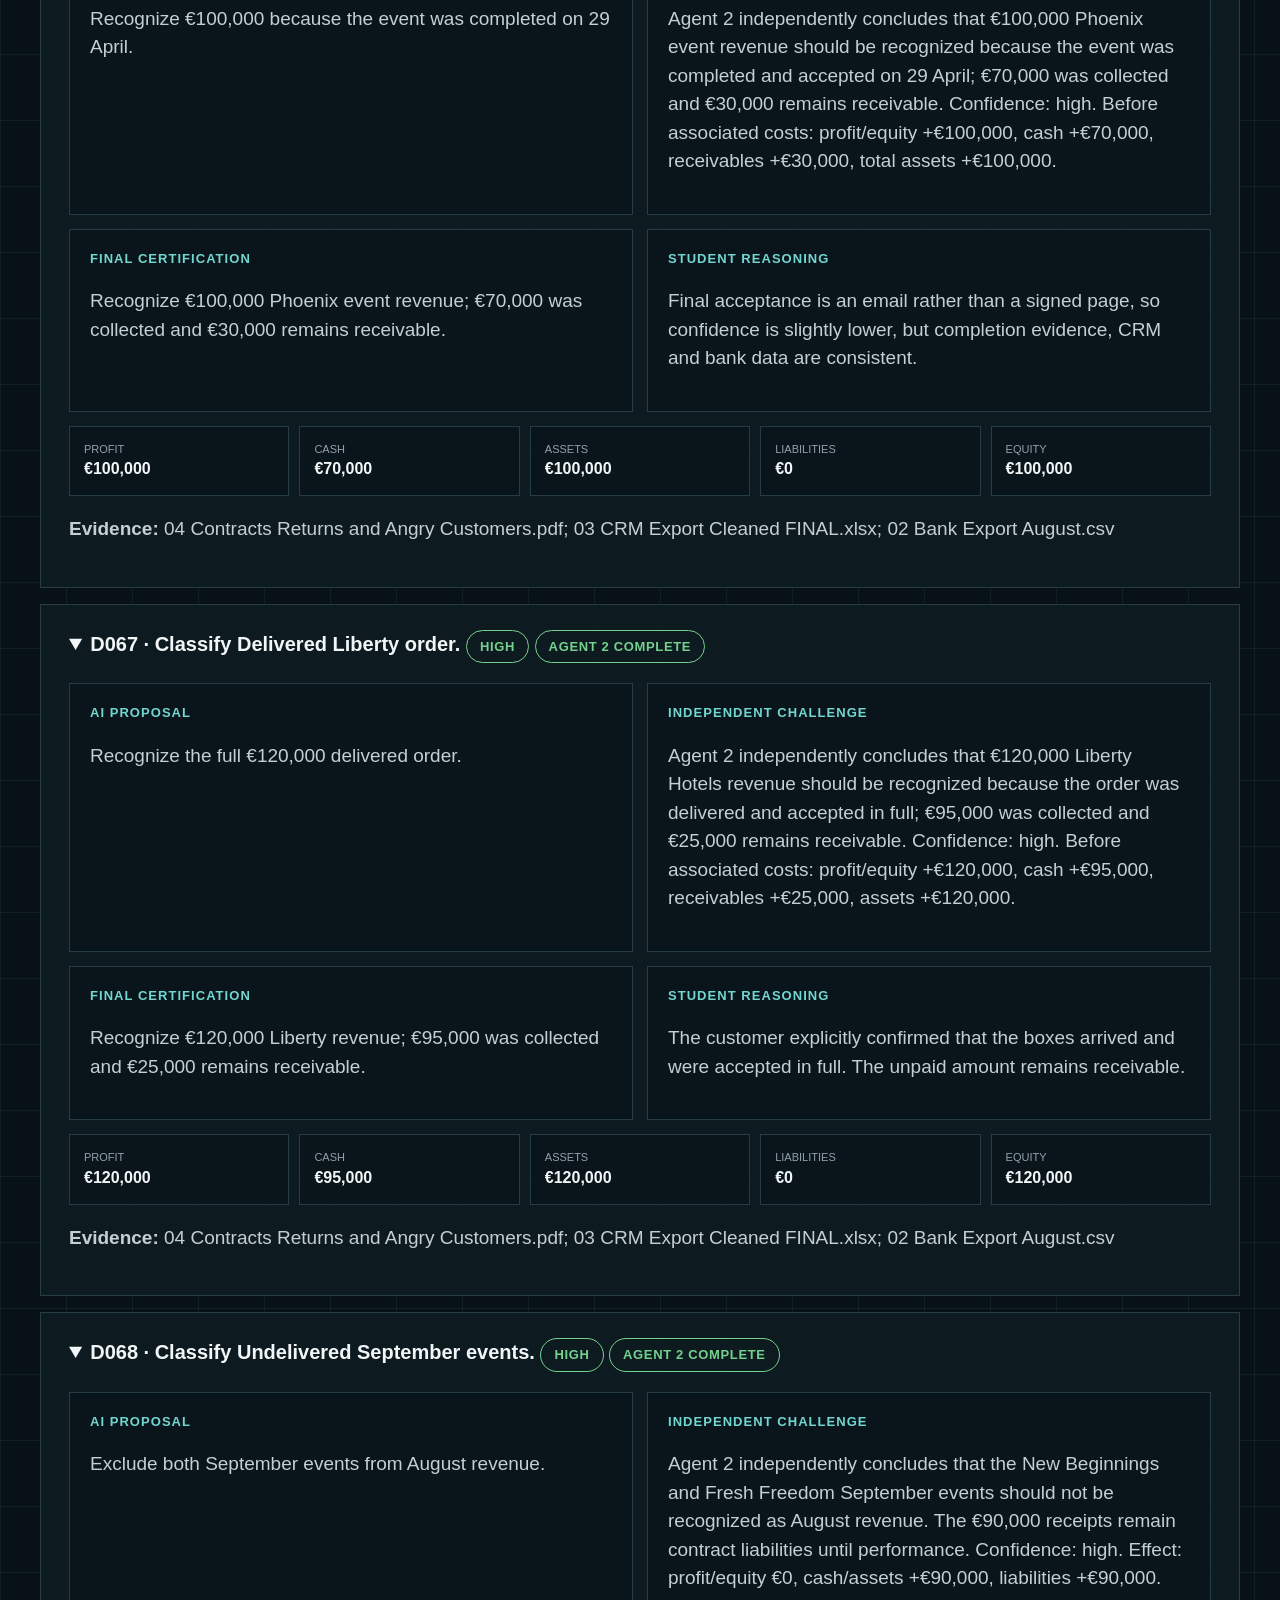
==== commit 4198ed09: "Update review.html" ====
--- a/review.html
+++ b/review.html
@@ -13,7 +13,7 @@
 <section class="open-items">
  <div class="kicker">REVIEW STATUS</div>
  <h2>Independent Agent 2 rewiev is completed.</h2>
- <p>The financial reconstruction is complete. The second-agent fields remain explicitly marked pending until a separate analysis is performed from the original evidence.</p>
+ <p><p>The independent Agent 2 review is complete. All 25 material judgments now include an independent challenge based on the original evidence.</p></p>
 </section>
 
 <section class="workspace">
